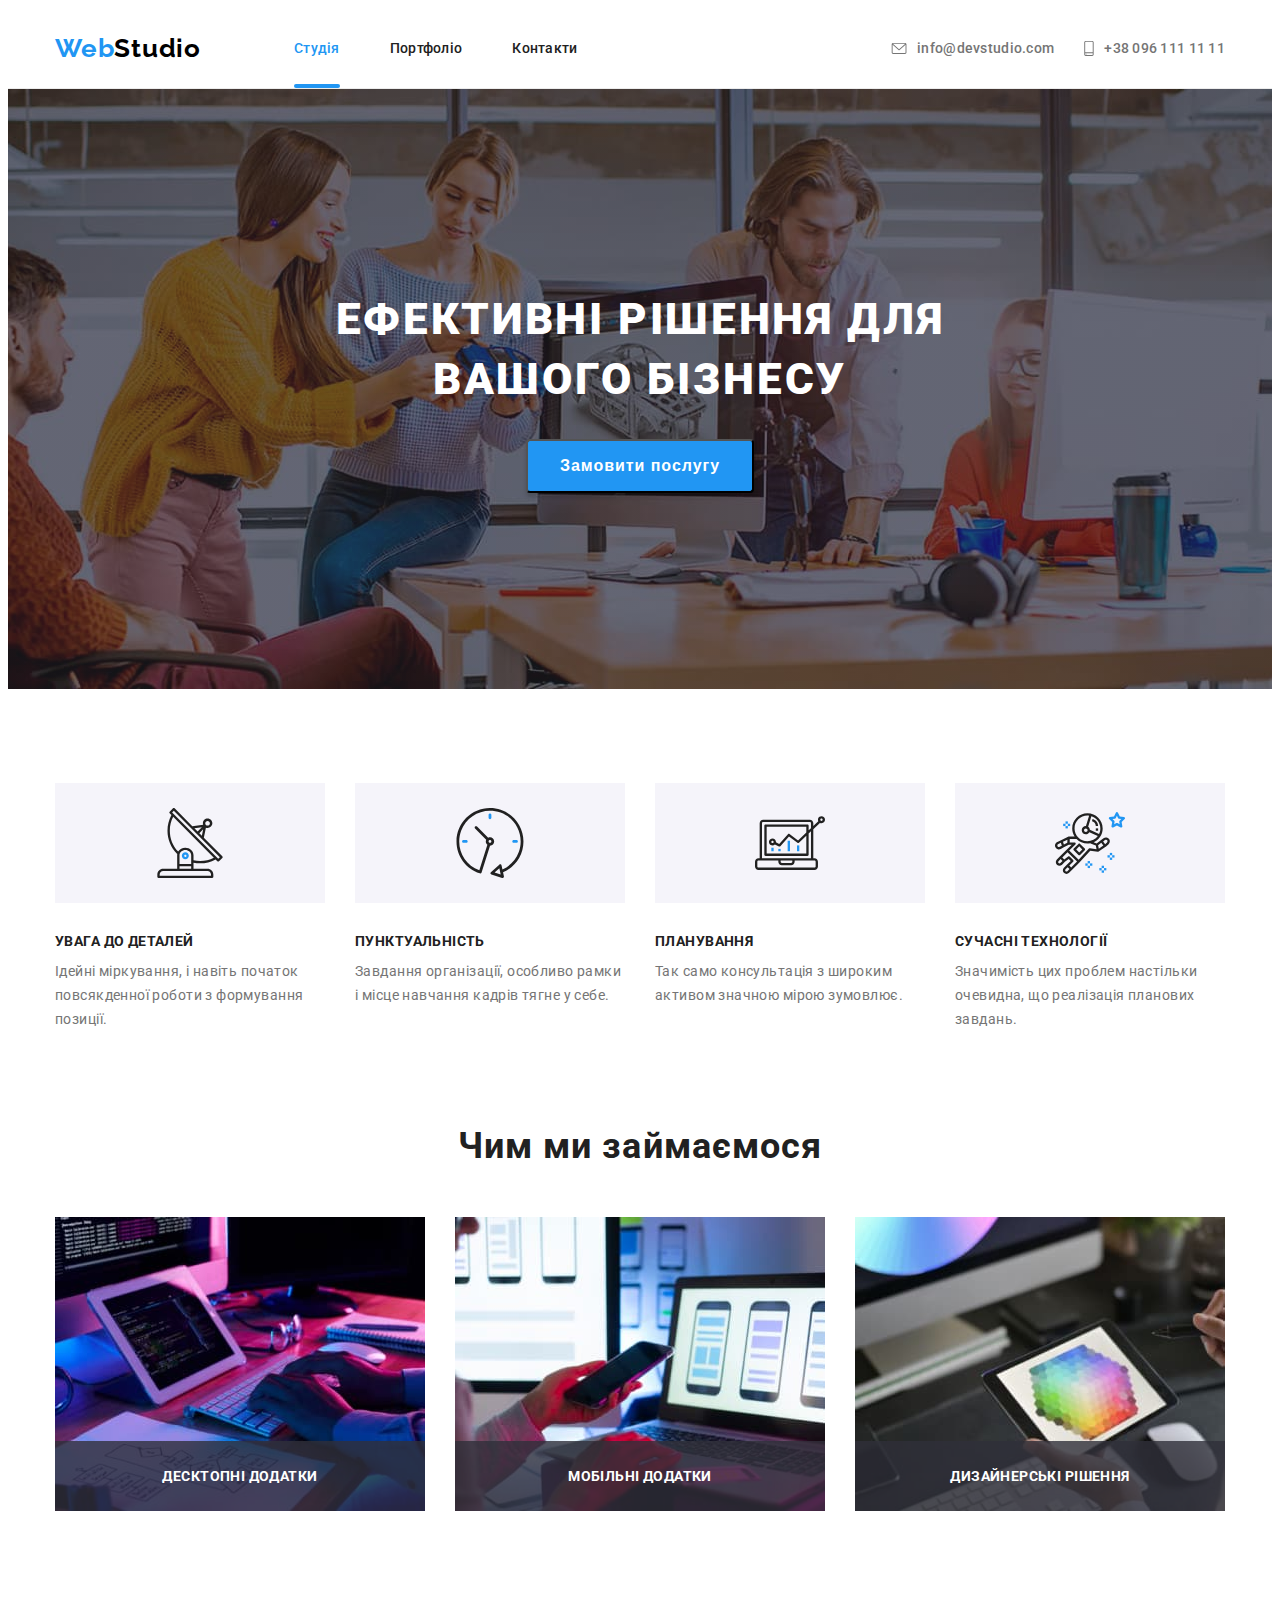
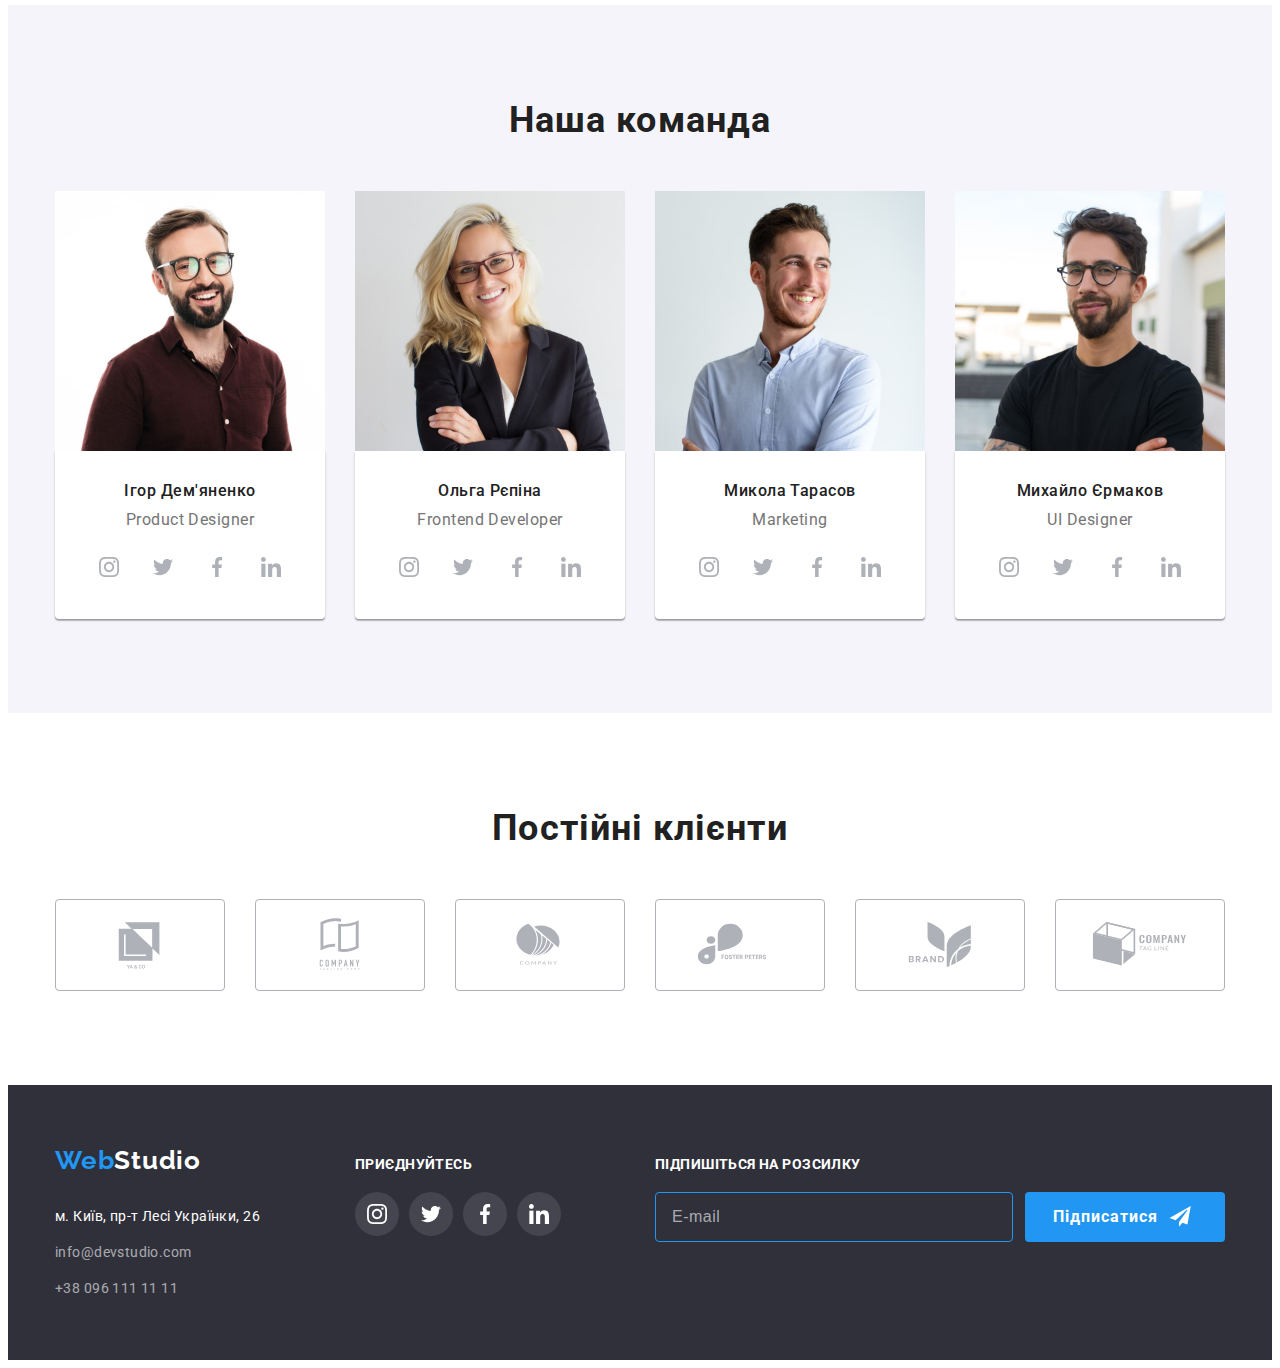
==== index.html @ 8259f085 "Homework 7" ====
<!DOCTYPE html>
<html lang="uk">
  <head>
    <meta charset="UTF-8" />
    <meta http-equiv="X-UA-Compatible" content="IE=edge" />
    <meta name="viewport" content="width=device-width, initial-scale=1.0" />
    <title>Web Studio</title>

    <link rel="preconnect" href="https://fonts.googleapis.com" />
    <link rel="preconnect" href="https://fonts.gstatic.com" crossorigin />
    <link
      href="https://fonts.googleapis.com/css2?family=Raleway:wght@700&family=Roboto:wght@400;500;700;900&display=swap"
      rel="stylesheet"
    />
    <link
      rel="stylesheet"
      href="https://cdnjs.cloudflare.com/ajax/libs/modern-normalize/1.1.0/modern-normalize.min.css"
      integrity="sha512-wpPYUAdjBVSE4KJnH1VR1HeZfpl1ub8YT/NKx4PuQ5NmX2tKuGu6U/JRp5y+Y8XG2tV+wKQpNHVUX03MfMFn9Q=="
      crossorigin="anonymous"
      referrerpolicy="no-referrer"
    />
    <link rel="stylesheet" href="./css/styles.css" />
  </head>
  <body>
    <!-- Header -->

    <header class="page-header">
      <div class="container main-nav">
        <a href="./index.html" class="logo"
          ><span class="logo-brand">Web</span>Studio</a
        >

        <ul class="site-nav">
          <li class="item">
            <a href="./index.html" class="link current">Студія</a>
          </li>
          <li class="item">
            <a href="./portofolio.html" class="link">Портфоліо</a>
          </li>
          <li class="item"><a href="#" class="link">Контакти</a></li>
        </ul>

        <ul class="contact-nav">
          <li class="item-mail">
            <a href="mailto:info@devstudio.com" class="link mail"
              ><svg class="decor" width="16" height="12">
                <use href="./images/sprite.svg#envelope"></use></svg
              >info@devstudio.com</a
            >
          </li>
          <li class="item-phone">
            <a href="tel:+380961111111" class="link phone"
              ><svg class="decor" width="10" height="16">
                <use href="./images/sprite.svg#smartphone"></use></svg
              >+38 096 111 11 11</a
            >
          </li>
        </ul>
      </div>
    </header>

    <!-- main -->
    <main>
      <!-- Hero section-->
      <section class="hero-section">
        <div class="container">
          <h1 class="hero-title">Ефективні рішення для вашого бізнесу</h1>
          <button type="button" class="button" data-modal-open>
            Замовити послугу
          </button>
        </div>
      </section>

      <!-- Our features -->

      <section class="feature-section">
        <div class="container">
          <h2 class="visually-hidden">Наші особливості</h2>
          <ul class="feature-list list">
            <li class="feature-item icon-antenna">
              <div class="picture">
                <svg width="70" height="70">
                  <use href="./images/sprite.svg#icon-antenna1"></use>
                </svg>
              </div>
              <h3 class="title">УВАГА ДО ДЕТАЛЕЙ</h3>
              <p class="descr">
                Ідейні міркування, і навіть початок повсякденної роботи з
                формування позиції.
              </p>
            </li>
            <li class="feature-item icon-clock">
              <div class="picture">
                <svg width="70" height="70">
                  <use href="./images/sprite.svg#icon-clock1"></use>
                </svg>
              </div>
              <h3 class="title">ПУНКТУАЛЬНІСТЬ</h3>
              <p class="descr">
                Завдання організації, особливо рамки і місце навчання кадрів
                тягне у себе.
              </p>
            </li>
            <li class="feature-item icon-diagramm">
              <div class="picture">
                <svg width="70" height="70">
                  <use href="./images/sprite.svg#icon-diagram1"></use>
                </svg>
              </div>
              <h3 class="title">ПЛАНУВАННЯ</h3>
              <p class="descr">
                Так само консультація з широким активом значною мірою зумовлює.
              </p>
            </li>
            <li class="feature-item icon-astonaut">
              <div class="picture">
                <svg width="70" height="70">
                  <use href="./images/sprite.svg#icon-astronaut1"></use>
                </svg>
              </div>
              <h3 class="title">СУЧАСНІ ТЕХНОЛОГІЇ</h3>
              <p class="descr">
                Значимість цих проблем настільки очевидна, що реалізація
                планових завдань.
              </p>
            </li>
          </ul>
        </div>
      </section>

      <!-- What we do -->
      <section class="section-work">
        <div class="container work">
          <h2 class="section-title">Чим ми займаємося</h2>
          <ul class="work-list">
            <li class="work-item">
              <img
                src="./images/Works/work-place.jpg"
                width="370"
                class="photo"
                alt="Поверхня робочого столу з відкритим ноутбуком та робочими матеріалами"
              />
              <div class="descr-position first">
                <p class="descr-position-text">Десктопні додатки</p>
              </div>
            </li>
            <li class="work-item">
              <img
                src="./images/Works/mobil-project.jpg"
                width="370"
                class="photo"
                alt="Відкритий ноутбук з варіантами розмітки екранів телефонів"
              />
              <div class="descr-position second">
                <p class="descr-position-text">Мобільні додатки</p>
              </div>
            </li>
            <li class="work-item">
              <img
                src="./images/Works/planshet-project.jpg"
                width="370"
                class="photo"
                alt="Планшет з палітрою кольорів"
              />
              <div class="descr-position third">
                <p class="descr-position-text">Дизайнерські рішення</p>
              </div>
            </li>
          </ul>
        </div>
      </section>
      <!-- Our team -->
      <section class="section-team">
        <div class="container">
          <h2 class="section-title team">Наша команда</h2>
          <ul class="team-list">
            <li class="card-team">
              <img
                src="./images/Team/IgorDem.jpg"
                width="270"
                class="photo"
                alt="Фото Ігоря Демяненко"
              />
              <div class="card-team-descr">
                <h3 class="title-team">Ігор Дем'яненко</h3>
                <p class="descr-team" lang="en">Product Designer</p>
                <ul class="social-list list">
                  <li class="social-list-item">
                    <a class="social-list-link" href="">
                      <svg class="social-list-icon" width="20" height="20">
                        <use href="./images/sprite.svg#instagram"></use>
                      </svg>
                    </a>
                  </li>
                  <li class="social-list-item">
                    <a class="social-list-link" href="">
                      <svg class="social-list-icon" width="20" height="20">
                        <use href="./images/sprite.svg#twitter"></use>
                      </svg>
                    </a>
                  </li>
                  <li class="social-list-item">
                    <a class="social-list-link" href="">
                      <svg class="social-list-icon" width="20" height="20">
                        <use href="./images/sprite.svg#facebook"></use>
                      </svg>
                    </a>
                  </li>
                  <li class="social-list-item">
                    <a class="social-list-link" href="">
                      <svg class="social-list-icon" width="20" height="20">
                        <use href="./images/sprite.svg#linkedin"></use>
                      </svg>
                    </a>
                  </li>
                </ul>
              </div>
            </li>
            <li class="card-team">
              <img
                src="./images/Team/OlhaRep.jpg"
                width="270"
                class="photo"
                alt="Фото Ольги Рєпіної"
              />
              <div class="card-team-descr">
                <h3 class="title-team">Ольга Рєпіна</h3>
                <p class="descr-team" lang="en">Frontend Developer</p>
                <ul class="social-list list">
                  <li class="social-list-item">
                    <a class="social-list-link" href="">
                      <svg class="social-list-icon" width="20" height="20">
                        <use href="./images/sprite.svg#instagram"></use>
                      </svg>
                    </a>
                  </li>
                  <li class="social-list-item">
                    <a class="social-list-link" href="">
                      <svg class="social-list-icon" width="20" height="20">
                        <use href="./images/sprite.svg#twitter"></use>
                      </svg>
                    </a>
                  </li>
                  <li class="social-list-item">
                    <a class="social-list-link" href="">
                      <svg class="social-list-icon" width="20" height="20">
                        <use href="./images/sprite.svg#facebook"></use>
                      </svg>
                    </a>
                  </li>
                  <li class="social-list-item">
                    <a class="social-list-link" href="">
                      <svg class="social-list-icon" width="20" height="20">
                        <use href="./images/sprite.svg#linkedin"></use>
                      </svg>
                    </a>
                  </li>
                </ul>
              </div>
            </li>
            <li class="card-team">
              <img
                src="./images/Team/MycolaTar.jpg"
                width="270"
                class="photo"
                alt="Фото Миколи Тарасова"
              />
              <div class="card-team-descr">
                <h3 class="title-team">Микола Тарасов</h3>
                <p class="descr-team" lang="en">Marketing</p>
                <ul class="social-list list">
                  <li class="social-list-item">
                    <a class="social-list-link" href="">
                      <svg class="social-list-icon" width="20" height="20">
                        <use href="./images/sprite.svg#instagram"></use>
                      </svg>
                    </a>
                  </li>
                  <li class="social-list-item">
                    <a class="social-list-link" href="">
                      <svg class="social-list-icon" width="20" height="20">
                        <use href="./images/sprite.svg#twitter"></use>
                      </svg>
                    </a>
                  </li>
                  <li class="social-list-item">
                    <a class="social-list-link" href="">
                      <svg class="social-list-icon" width="20" height="20">
                        <use href="./images/sprite.svg#facebook"></use>
                      </svg>
                    </a>
                  </li>
                  <li class="social-list-item">
                    <a class="social-list-link" href="">
                      <svg class="social-list-icon" width="20" height="20">
                        <use href="./images/sprite.svg#linkedin"></use>
                      </svg>
                    </a>
                  </li>
                </ul>
              </div>
            </li>
            <li class="card-team">
              <img
                src="./images/Team/MychailoErm.jpg"
                width="270"
                class="photo"
                alt="Фото Михайла Єрмакова"
              />
              <div class="card-team-descr">
                <h3 class="title-team">Михайло Єрмаков</h3>
                <p class="descr-team" lang="en">UI Designer</p>
                <ul class="social-list list">
                  <li class="social-list-item">
                    <a class="social-list-link" href="">
                      <svg class="social-list-icon" width="20" height="20">
                        <use href="./images/sprite.svg#instagram"></use>
                      </svg>
                    </a>
                  </li>
                  <li class="social-list-item">
                    <a class="social-list-link" href="">
                      <svg class="social-list-icon" width="20" height="20">
                        <use href="./images/sprite.svg#twitter"></use>
                      </svg>
                    </a>
                  </li>
                  <li class="social-list-item">
                    <a class="social-list-link" href="">
                      <svg class="social-list-icon" width="20" height="20">
                        <use href="./images/sprite.svg#facebook"></use>
                      </svg>
                    </a>
                  </li>
                  <li class="social-list-item">
                    <a class="social-list-link" href="">
                      <svg class="social-list-icon" width="20" height="20">
                        <use href="./images/sprite.svg#linkedin"></use>
                      </svg>
                    </a>
                  </li>
                </ul>
              </div>
            </li>
          </ul>
        </div>
      </section>

      <!-- OUR clients -->

      <section class="clients">
        <div class="container-clients">
          <h2 class="section-title">Постійні клієнти</h2>
          <ul class="clients-list">
            <li class="clients-link-list">
              <a class="client-list-icon" href="">
                <svg class="client-icon" width="106" height="60">
                  <use href="./images/sprite.svg#client1"></use>
                </svg>
              </a>
            </li>
            <li class="clients-link-list">
              <a class="client-list-icon link" href="">
                <svg class="client-icon" width="106" height="60">
                  <use href="./images/sprite.svg#client2"></use>
                </svg>
              </a>
            </li>
            <li class="clients-link-list">
              <a class="client-list-icon" href="">
                <svg class="client-icon" width="106" height="60">
                  <use href="./images/sprite.svg#client3"></use>
                </svg>
              </a>
            </li>
            <li class="clients-link-list">
              <a class="client-list-icon" href="">
                <svg class="client-icon" width="106" height="60">
                  <use href="./images/sprite.svg#client4"></use>
                </svg>
              </a>
            </li>
            <li class="clients-link-list">
              <a class="client-list-icon" href="">
                <svg class="client-icon" width="106" height="60">
                  <use href="./images/sprite.svg#client5"></use>
                </svg>
              </a>
            </li>
            <li class="clients-link-list">
              <a class="client-list-icon" href="">
                <svg class="client-icon" width="106" height="60">
                  <use href="./images/sprite.svg#client6"></use>
                </svg>
              </a>
            </li>
          </ul>
        </div>
      </section>
    </main>
    <!-- Footer -->
    <footer class="footer">
      <div class="container">
        <div class="address">
          <a href="./index.html" class="logo"
            ><span class="logo-brand">Web</span
            ><span class="logo-white">Studio</span></a
          >
          <address class="address-link">
            <p>м. Київ, пр-т Лесі Українки, 26</p>
            <ul class="footer-nav link">
              <li class="item">
                <a href="mailto:info@devstudio.com" class="link"
                  >info@devstudio.com</a
                >
              </li>
              <li class="item">
                <a href="tel:+380961111111" class="link">+38 096 111 11 11</a>
              </li>
            </ul>
          </address>
        </div>

        <!-- Social link -->
        <div class="container-link">
          <h3 class="social-link-title">приєднуйтесь</h3>
          <ul class="social-list-footer list">
            <li class="social-list-item">
              <a class="social-list-link-footer" href="">
                <svg class="social-list-icon" width="20" height="20">
                  <use href="./images/sprite.svg#instagram"></use>
                </svg>
              </a>
            </li>
            <li class="social-list-item">
              <a class="social-list-link-footer" href="">
                <svg class="social-list-icon" width="20" height="20">
                  <use href="./images/sprite.svg#twitter"></use>
                </svg>
              </a>
            </li>
            <li class="social-list-item">
              <a class="social-list-link-footer" href="">
                <svg class="social-list-icon" width="20" height="20">
                  <use href="./images/sprite.svg#facebook"></use>
                </svg>
              </a>
            </li>
            <li class="social-list-item">
              <a class="social-list-link-footer" href="">
                <svg class="social-list-icon" width="20" height="20">
                  <use href="./images/sprite.svg#linkedin"></use>
                </svg>
              </a>
            </li>
          </ul>
        </div>

        <!-- Форма Підписатися -->
        <div class="container-submit">
          <h3 class="social-link-title">Підпишіться на розсилку</h3>

          <form class="footer-form" autocomplete="off">
            <!-- <div class="form-fild-submit"> -->
            <label class="form-fild-submit">
              <input
                type="email"
                name="user-mail"
                class="form-input"
                placeholder="E-mail"
                autocomplete="on"
                autofocus
              />
            </label>

            <button type="submit" class="submit">
              Підписатися
              <svg class="submit-image" width="24" height="24">
                <use href="./images/sprite.svg#icon-send"></use>
              </svg>
            </button>
            <!-- </div> -->
          </form>
        </div>
      </div>
    </footer>

    <!-- Модальне вікно -->

    <!-- <button data-modal-open>Замовити послугу</button> вона в секції Герой-->
    <div class="backdrop is-hidden" data-modal>
      <div class="modal">
        <button type="button" class="modal-close-btn" data-modal-close>
          <svg class="modal-close-image" width="18" height="18">
            <use href="./images/sprite.svg#icon-close-18dp"></use>
          </svg>
        </button>

        <p class="modal-title">Залиште свої дані, ми вам передзвонимо</p>

        <!-- Сама форма -->

        <form class="modal-contact-form" autocomplete="off">
          <label class="form-label">
            <span class="modal-label-name">Ім'я</span>
            <span class="input-wrapper">
              <input class="form-input" type="text" name="user-name" required />
              <svg class="input-form-icon" width="18" height="18">
                <use href="./images/sprite.svg#icon-person"></use>
              </svg>
            </span>
          </label>

          <!-- <label for="name" class="form-label">Ім'я</label>
            <input
              type="text"
              class="form-input"
              name="user-name"
              id="name"
              placeholder=" "
              required
              pattern="^[a-zA-Z]+\s[a-zA-Z]+$"
            /> -->

          <label class="form-label">
            <span class="modal-label-name">Телефон</span>
            <span class="input-wrapper">
              <input class="form-input" type="tel" name="useer-tel" required />
              <svg class="input-form-icon" width="18" height="18">
                <use href="./images/sprite.svg#icon-phone"></use>
              </svg>
            </span>
          </label>

        
            <!-- <label for="tel" class="form-label">Телефон</label>
            <input
              type="tel"
              class="form-input"
              name="useer-tel"
              id="tel"
              placeholder=" "
              required
            />  -->


          <label class="form-label">
            <span class="modal-label-name">Пошта</span>
            <span class="input-wrapper">
              <input
                class="form-input"
                type="email"
                name="user-email"
                required
              />
              <svg class="input-form-icon" width="18" height="18">
                <use href="./images/sprite.svg#icon-email"></use>
              </svg>
            </span>
          </label>

          <!-- <div class="form-fild">
            <label for="email" class="form-label">Пошта</label>
            <input
              type="email"
              class="form-input"
              name="user-email"
              id="email"
              placeholder=" "
              required
            />
            <svg class="form-icon" width="18" height="18">
              <use href="./images/sprite.svg#icon-email"></use>
            </svg>
          </div> -->

          <!-- Comments area -->

          <label class="form-label">
            <span class="modal-label-name">Коментар</span>

            <textarea
              class="comment-field"
              name="customer-comment"
              placeholder="Введіть текст"
            ></textarea>
          </label>

          <!--Policy checkbox -->
          <div class="checkbox-form-fild">
            <input
              class="checkbox-contact-form visually-hidden"
              type="checkbox"
              id="checkbox"
              name="accept-policy"
              value="agree"
              required
            />
            <svg class="checkbox-icon">
              <use href="./images/sprite.svg#icon-Vector-1" width="16" height="15"></use>
             </svg>
          
            <label for="checkbox" class="checkbox-conact-discr"
              >Погоджуюся з розсилкою та приймаю&nbsp; 
              <a href="" class="label-policy">Умови договору</a></label
            >
          </div>

          <button type="submit" class="submit-order">Відправити</button>
        </form>
      </div>
    </div>
    <script src="./js/modal.js"></script>
  </body>
</html>
---- css/styles.css ----
html {
  box-sizing: border-box;
}

*,
*::before,
*::after {
  box-sizing: inherit;
}

:root {
  --brand-color: #2196f3;
  --brand-btn-color: #188ce8;
  --text-color-main: #212121;
  --text-color-gray: #757575;
  --black: #000000;
  --white: #ffffff;
  --background-color: #2f303a;
  --background-color-light: #f5f4fa;
  --background-color-hero: #c4c4c4;
  --border-color: #eeeeee;
  --icon-color: #afb1b8;
}
:root {
  --timing-function: cubic-bezier(0.4, 0, 0.2, 1);
}
body {
  font-family: "Roboto", sans-serif;
  background-color: var(--white);
  color: var(--text-color-main);
}
p {
  margin: 0;
}
a {
  text-decoration: none;
}
.list {
  padding: 0;
  margin: 0;
  list-style: none;
  /* outline: 2px solid tomato; */
}
.container {
  width: 1200px;
  padding-left: 15px;
  padding-right: 15px;
  margin: 0 auto;
  /* outline: 2px solid tomato; */
  /* padding-bottom: 94px; */
}
.section-title {
  color: var(--text-color-main);
}
.no-padding {
  padding-top: 0;
  padding-bottom: 0;
}
/* ul {
  padding: 0;
  margin: 0;
  list-style: none;
 
} */
/* важно УБРАТЬ ТОЧКИ */
/* ul {
    list-style: none;
} */

/* HEADER */
.page-header {
  border-bottom: 1px solid #ececec;
}
.main-nav {
  display: flex;
  align-items: center;
  /* вирівняє вдоль пеперечної осі */
  /* justify-content: space-between; */
}
.container.main-nav {
  padding-bottom: 0;
  /* border-bottom: 1px solid #ececec; */
}

.logo {
  text-decoration: none;
  color: var(--black);
  font-family: "Raleway";
  font-weight: 700;
  font-size: 26px;
  line-height: calc(31 / 26);
  letter-spacing: 0.03em;
  /* margin-left: 215px; */
  /* margin-right: 93px; */
  transition: color 250ms var(--timing-function);
}
.logo-brand {
  color: var(--brand-color);
  transition: color 250ms var(--timing-function);
}
.logo:hover {
  color: var(--text-color-gray);
}
.logo-brand:hover {
  color: var(--text-color-gray);
}
/* UL-Site nav */
.site-nav {
  display: flex;
  padding: 0;
  margin: 0;
  margin-left: 93px;
  list-style: none;
}
/* li */
.site-nav .item:not(:last-child) {
  /* outline: 2px solid teal; */
  margin-right: 50px;
}
/* Селектор сусіда приміниться до всіх кроме першого */
/* .site-nav .item + .item {
 background-color: yellowgreen;
 margin-left: 50px;
} */

/* .site-nav .item:last-child {
  margin-right: 0; - IT WORKS!!!
} */
/* a */
.link {
  /* margin-top: 9px; */
  font-size: 14px;
  line-height: calc(24 / 14);
  letter-spacing: 0.03em;
  color: rgba(255, 255, 255, 0.6);
  text-decoration: none;
}
.site-nav .link {
  /* margin-right: 50px; - це неправильно задані відступи!!!!  */
  display: block;
  padding: 0;
  padding-top: 32px;
  padding-bottom: 32px;

  color: var(--text-color-main);

  text-decoration: none;
  font-weight: 500;
  font-size: 14px;
  line-height: calc(16 / 14);
  letter-spacing: 0.02em;

  transition: color 250ms var(--timing-function);
}
.site-nav .link:hover,
.site-nav .link:focus {
  color: var(--brand-color);
}
.site-nav .link.current {
  color: var(--brand-color);
}
.contact-nav {
  display: flex;
  flex-wrap: wrap;
  align-items: center;
  margin-top: 0;
  margin-bottom: 0;
  margin-right: 0;
  margin-left: auto;
  padding-left: 0;
  list-style: none;
}
/* .contact-nav .item {
  outline: 2px dashed yellowgreen;
} */
.contact-nav .item + .item {
  margin-left: 50px;
}
/* .contact-nav .item-phone {
  margin-left: 50px;
} */
li.item {
  margin-top: 0;
}
.contact-nav .link {
  display: block;
  padding-top: 32px;
  padding-bottom: 32px;

  text-decoration: none;
  color: var(--text-color-gray);
  font-weight: 500;
  font-size: 14px;
  line-height: calc(16 / 14);
  letter-spacing: 0.02em;

  transition: color 250ms var(--timing-function);
}
.contact-nav .link:hover,
.contact-nav .link:focus {
  color: var(--brand-color);
}
/* p */
.decor {
  /* display: flex;
  align-items: center;
  justify-content: center;
  background-color: var(--background-color-light); */
  margin-right: 10px;
  fill: currentColor;
}
/* li */
.item-mail {
  display: flex;
  margin-right: 30px;
}
.item-phone {
  display: flex;
}
/* .decor:hover, .decor:focus {
  fill: var(--brand-color);
} */

.link.mail,
.link.phone {
  display: flex;
  align-items: center;
}
/* Підкреслення під час ховеру */
.link.current {
  position: relative;
}
.link.current::after {
  content: "";
  position: absolute;

  left: 0;
  bottom: 0;

  display: block;
  width: 100%;
  height: 4px;
  background-color: var(--brand-color);
  border-radius: 2px;

  opacity: 1;
  transition: opacity 1000ms var(--timing-function);
}
/* .link.current:hover::after {
  opacity: 1;
} */
/* .item-mail .link::before {
  content: "";
  display: inline-flex;
  height: 12px;
  width: 16px;
  /* outline: 2px dashed yellowgreen; */
/* background-position: center;
  background-image: url(../images/sprite.svg#envelope);
  background-repeat: no-repeat;
  margin-right: 10px;
  fill: var(--text-color-gray);
  background-color: red;
  flex-shrink: 0; 
} */

/* .card-team::after {
  content: '';
  display: inline-flex;
  width: 206px;
  height: 44px;
  margin: 16px 32px 30px 32px;
  outline: 2px dashed yellowgreen;

  background-color: var(--background-color-light);
  background-repeat: no-repeat;
  
  background-image: url(../images/icons/smartphone.svg),
  url(../images/icons/envelope\(hover\).svg); 
  background-position: left 0,  right 190px, 
  center;
  background-size: contain;
  margin-bottom: 30px;
 } */

/* Hero */
.hero-section {
  padding-top: 200px;
  padding-bottom: 200px;

  text-align: center;

  max-width: 1600px;
  height: 600px;
  margin-right: auto;
  margin-left: auto;
  background-color: var(--background-color-hero);
  background-color: rgba(47, 48, 58, 0.4);
  background-image: linear-gradient(
      rgba(47, 48, 58, 0.4),
      rgba(47, 48, 58, 0.4)
    ),
    url("../images/hero.jpg");
  background-repeat: no-repeat;
  background-position: center;
  background-size: cover;

  /* text-align: center; */
  /* выставит все елементы по центру */
}
.hero-section .container {
  padding-bottom: 0;
}

.hero-title {
  margin-top: 0;
  margin-bottom: 30px;
  margin-left: auto;
  margin-right: auto;
  width: 696px;

  font-weight: 900;
  font-size: 44px;
  line-height: calc(60 / 44);
  text-align: center;
  letter-spacing: 0.06em;
  text-transform: uppercase;
  color: var(--white);
}

/* Button */
.button {
  display: inline-block;
  align-items: center;
  text-align: center;

  padding: 10px 32px;

  font-weight: 700;
  font-size: 16px;
  line-height: calc(30 / 16);
  letter-spacing: 0.06em;

  background-color: var(--brand-color);
  color: var(--white);
  box-shadow: 0px 4px 4px rgba(0, 0, 0, 0.15);
  border-radius: 4px;
  /* min-width: 216; можно задавать, чтобы тект не вылазил за границы кнопок */

  transition: color 250ms var(--timing-function);
}
.button:hover,
.button:focus {
  background-color: var(--white);
  color: var(--brand-color);
}

/* Sections */

/* Our FEATURES */
.feature-section {
  padding-top: 94px;
  padding-bottom: 94px;
}
.feature-section .container {
  padding-bottom: 0;
}
.visually-hidden {
  position: absolute;
  white-space: nowrap;
  width: 1px;
  height: 1px;
  overflow: hidden;
  border: 0;
  padding: 0;
  clip: rect(0 0 0 0);
  clip-path: inset(50%);
  margin: -1px;
}
.picture {
  display: flex;
  width: 270px;
  height: 120px;
  align-items: center;
  justify-content: center;
  background-color: var(--background-color-light);
  margin-bottom: 30px;
}
.feature-list {
  display: flex;
  flex-wrap: wrap;
  /* padding-top: 94px; */
}
.feature-item {
  width: 270px;
  margin-right: 30px;
}
.feature-item:nth-child(4) {
  margin-right: 0;
}
/* .feature-item::before {
  display: block;
  content: '';
  /* width: 270px; */
/* height: 120px;
  background-color: var(--background-color-light);
  background-repeat: no-repeat;
  background-position: center; */
/* background-size: cover; */
/* margin-bottom: 30px;
} */

/* .feature-item:nth-child(1)::before {
  background-image: url(../images/icons/feature-icons/antenna1.svg); 
}
.feature-item:nth-child(2)::before {
  background-image: url(../images/icons/feature-icons/clock1.svg);
} */
/* .feature-item:nth-child(3)::before {
background-image: url(../images/icons/feature-icons/diagram1.svg);
} */
/* .feature-item:nth-child(4)::before {
background-image: url(../images/icons/feature-icons/astronaut1.svg);
} */
/* .icon-diagramm::before {
  background-image: url(../images/icons/feature-icons/diagram1.svg);
}
.icon-astonaut::before {
  background-image: url(../images/icons/feature-icons/astronaut1.svg);
}
.feature-list .feature-item:not(:last-child) {
  margin-right: 30px;
} */
/* .site-nav .item:not(:last-child) {
  margin-right: 50px; */
/* .feature-section {
  display: flex; */
/* flex-wrap: wrap; */
/* padding-top: 94px;
} */
.title {
  margin-top: 0;
  margin-bottom: 10px;
  font-weight: 700;
  font-size: 14px;
  line-height: calc(16 / 14);
  letter-spacing: 0.03em;
  text-transform: uppercase;
}
.descr {
  margin-top: 0;
  margin-bottom: 0;
  color: var(--text-color-gray);
  font-size: 14px;
  line-height: calc(24 / 14);
  letter-spacing: 0.03em;
}

/* what we do */
.section-work {
  padding-bottom: 94px;
}
.section-work .container {
  padding-bottom: 0;
}
.section-title {
  margin-top: 0;
  margin-bottom: 50px;
  font-weight: 700;
  font-size: 36px;
  line-height: calc(42 / 36);
  text-align: center;
  letter-spacing: 0.03em;
}
.work-list {
  margin-top: 0;
  margin-bottom: 0;
}
.work-item {
  position: relative;

  display: block;
  margin-right: 30px;
}
.work-item:last-child {
  margin-right: 0;
}
/* .work-item::after {
  content: "";
  position: absolute;

  display: block;
  width: 100%;
  height: 70px;
  background-color: rgba(47, 48, 58, 0.8);

  left: 0;
  bottom: 0;
} */
.descr-position {
  position: absolute;

  display: inline-block;
  width: 100%;
  height: 70px;
  background-color: rgba(47, 48, 58, 0.8);

  left: 0;
  bottom: 0;
  /* flex-wrap: wrap; */
  /* text-align: center;
  justify-content:center; */
  /* align-items: center;
  position: absolute; */
  /* left: 107px; */
  /* bottom: 0; */
  z-index: 3;
}
/* .descr-position.first {
  left: 107px;
}
.descr-position.second {
  left: 113px;
}
.descr-position.third {
  left: 95px;
} */

.descr-position-text {
  /* padding: 27px 0; */

  margin-top: 27px;
  margin-bottom: 27px;
  margin-left: auto;
  margin-right: auto;

  font-weight: 700;
  font-size: 14px;
  line-height: calc(16 / 14);
  text-align: center;
  letter-spacing: 0.03em;
  text-transform: uppercase;
  color: var(--white);
}
.descr-position-text:nth-child(2) {
  margin: 27px 113px;
}
.descr-position-text:nth-child(3) {
  margin: 27px 95px;
}

.photo {
  display: block;
}

/* Our team */
.section-team {
  /* display: flex; */
  padding-top: 94px;
  padding-bottom: 94px;
  background-color: var(--background-color-light);
}

.section-title.team {
  margin-bottom: 50px;
}

.team-list {
  display: flex;
  flex-wrap: wrap;
  margin-top: 0;
  margin-bottom: 0;
  list-style: none;
  padding-left: 0;
}
.card-team {
  width: 270;
  /* width: calc((100%-60px) / 3); */
  /* background-color: tomato; */
  margin-right: 30px;
  margin-bottom: 0;

  padding: 0;
  /* filter: drop-shadow(0px 4px 4px rgba(0, 0, 0, 0.25)); */
}
.card-team:nth-child(4n) {
  margin-right: 0;
}

.title-team {
  margin-bottom: 0;
  margin-top: 0;
  font-weight: 500;
  font-size: 16px;
  line-height: calc(19 / 16);
  text-align: center;
  letter-spacing: 0.03em;
}
.descr-team {
  /* padding-top: 0;
  padding-bottom: 0; - їх у параграфа немає*/
  margin-top: 10px;
  margin-bottom: 0;
  color: var(--text-color-gray);
  font-size: 16px;
  line-height: calc(19 / 16);
  text-align: center;
  letter-spacing: 0.03em;
  /* filter: drop-shadow(0px 4px 4px rgba(0, 0, 0, 0.25)); */
}

.card-team-descr {
  display: block;
  padding-top: 30px;
  padding-bottom: 30px;
  list-style: none;
  background-color: var(--white);
  box-shadow: 0px 1px 3px rgba(0, 0, 0, 0.12), 0px 1px 1px rgba(0, 0, 0, 0.14),
    0px 2px 1px rgba(0, 0, 0, 0.2);
  border-radius: 0px 0px 4px 4px;
}
/* a */
.social-list-link {
  display: flex;
  align-items: center;
  justify-content: center;
  width: 44px;
  height: 44px;
  border-radius: 50%;

  fill: var(--icon-color);
  /* background-color:pink; */

  transition: fill 250ms var(--timing-function),
    background-color 250ms var(--timing-function);
}
.social-list {
  display: flex;
  justify-content: center;
  margin-top: 16px;
  margin-bottom: 0;
}
.social-list-item {
  margin-right: 10px;

  transition: color 250ms var(--timing-function);
}
.social-list-item:nth-child(4) {
  margin-right: 0;
}
.social-list-link:hover,
.social-list-link:focus {
  fill: var(--white);
  background-color: var(--brand-color);
}

/* <!-- OUR clients --> */
.clients {
  padding-top: 94px;
  padding-bottom: 94px;
}
.container-clients {
  /* margin-left: 215px;
  margin-right: 215px; */
  margin-left: auto;
  margin-right: auto;
  width: 1170px;

  /* ul */
}
.clients-list {
  display: inline-flex;
  flex-direction: row;
  justify-content: space-between;
  margin-bottom: 0;
  margin-top: 0;
  /* margin-left: auto;
  margin-right: auto; */
  padding: 0;
  /* margin-left: auto;
 margin-right: auto; */
  list-style: none;
  /* outline: 1px dashed blueviolet; */
}
.clients-link {
  display: block;
  padding: 0;
  /* border: var(--icon-color);
  border-radius: 3px; */
  /* width: 170px;
height: 92px; */
}
/* a */
.client-list-icon {
  display: flex;
  align-items: center;
  justify-content: center;
  width: 170px;
  height: 92px;
  border: 1px solid #afb1b8;
  border-radius: 4px;
  fill: var(--icon-color);

  transition: fill 250ms var(--timing-function),
    border-color 250ms var(--timing-function);
}
/* li */
.clients-link-list {
  display: flex;
  align-items: center;
  justify-content: space-between;
  /* padding: 10px 32px; */
  /* border: 1px solid #afb1b8;
  border-radius: 4px; - треба до а приміняти */
  margin-right: 30px;
}
.clients-link-list:nth-child(6) {
  margin-right: 0;
}
.client-list-icon:hover,
.client-list-icon:focus {
  fill: var(--brand-color);
  border-color: var(--brand-color);
}

/* svg */
.client-icon {
  display: flex;
  align-items: center;
  justify-content: center;
  margin: 0;
  /* outline: 1px dashed black; */
  /* background-color: #2196f3; */
  /* fill: var(--icon-color); */

  /* transition: fill 250ms var(--timing-function); */
}
.client-icon:nth-child(6) {
  margin-right: 0;
}

/* Footer */
.footer .container {
  display: flex;
  align-items: baseline;
  flex-direction: row;
  justify-content: flex-start;
  /* padding-bottom: 0;
  padding-top: 0; */
}
.container .address {
  display: block;
  margin-top: 0;
  margin-left: 0;
  margin-right: 70px;
  width: 231px;
  /* outline: 1 dashed red; */
}
.footer {
  padding-top: 60px;
  padding-bottom: 60px;
  background-color: var(--background-color);
}
/* .footer .container {
  padding-bottom: 0;
} */
.logo-white {
  color: var(--white);
}
.logo-white:hover {
  color: var(--text-color-gray);
}
.address {
}
.address-link {
  margin-top: 28px;
  margin-bottom: 12;
  color: var(--white);
  font-style: normal;
  font-size: 14px;
  line-height: calc(24 / 14);
  letter-spacing: 0.03em;
  cursor: pointer;
}
/* .address-link {
. margin-top: 28px;
} */
.footer-nav {
  margin-top: 12px;
  margin-bottom: 0;
  padding-top: 0;
  padding-bottom: 0x;
  padding-left: 0;
  list-style: none;
  text-decoration: none;

  transition: color 250ms var(--timing-function);
}
.footer-nav .link:hover,
.footer-nav .link:focus {
  color: var(--brand-color);
}
.footer-nav .item:not(:first-child) {
  margin-top: 12px;
}

/* Social link list */
.container-link {
  display: block;
  width: 206px;
  /* outline: 1px dashed blueviolet; */
  margin-right: 94px;
}
.social-link-title {
  margin-bottom: 20px;
  margin-top: 0;
  margin-left: 0;
  font-weight: 700;
  font-size: 14px;
  line-height: calc(16 / 14);
  letter-spacing: 0.03em;
  text-transform: uppercase;
  color: var(--white);
}
/* .social-link {
  display: flex;
  justify-content: space-between;
  align-content: center;
  width: 206px;
  margin: 0 auto;
  outline: 1px dashed yellowgreen;
} */

/* a */
.social-list-link-footer {
  display: flex;
  align-items: center;
  justify-content: center;
  width: 44px;
  height: 44px;
  border-radius: 50%;
  fill: var(--white);
  background: rgba(255, 255, 255, 0.1);

  transition: fill 250ms var(--timing-function),
    background-color 250ms var(--timing-function);
}
/* UL */
.social-list-footer {
  display: flex;
  justify-content: center;
}
.social-list-item {
  margin-right: 10px;
}
.social-list-item:nth-child(4) {
  margin-right: 0;
}
.social-list-link-footer:hover,
.social-list-link-footer:focus {
  /* fill: var(--white); */
  background-color: var(--brand-color);
}

/* Container SUBMIT */
.container-submit {
  display: block;
  width: 570px;
  
}
.footer-form {
  display: flex;
  justify-content: space-between;
  margin: 0;
}
.form-fild-submit input {
  display: inline-block;
  margin: 0;
  margin-right: 12px;
  width: 358px;
  height: 50px;
  padding: 15px 16px;
  border: 1px solid rgba(255, 255, 255, 0.3);
  border-radius: 4px;
  background-color: var(--background-color);
  color: rgba(255, 255, 255, 0.6);
}

.form-input:hover,
.form-input:focus {
  outline: none;
  border-color: var(--brand-color);
}
.form-fild-submit input::placeholder {
  margin: 12px;
  padding: 0;
  width: 47px;
  font-size: 16px;
  line-height: calc(20 / 16);
  letter-spacing: 0.03em;

  color: rgba(255, 255, 255, 0.6);
}

/* Button */
.submit {
  display: inline-flex;
  align-items: center;
  border: none;
  margin: 0;
  width: 200px;
  padding: 10px 28px 10px 28px;

  font: inherit;
  cursor: pointer;
  font-weight: 700;
  font-size: 16px;
  line-height: calc(30 / 16);
  letter-spacing: 0.06em;

  border-radius: 4px;
  color: var(--white);
  background-color: var(--brand-color);
}
.submit:hover,
.submit:focus {
  box-shadow: 0px 4px 4px rgba(0, 0, 0, 0.25);
}
.submit-image {
  margin-left: 10px;
  fill: var(--white);
}

/* Portpholio */
.portfolio {
  padding-top: 94px;
  padding-bottom: 94px;
}
.container.work {
  /* width: 1230px; */
  padding-left: 15px;
  padding-right: 15px;
  padding-bottom: 0;
  margin-left: auto;
  margin-right: auto;

  /* justify-content: space-between; */
}
.page-nav {
  margin-top: 0;
  margin-bottom: 0;
}
.button-secondary {
  display: inline-block;
  text-align: center;
  padding: 6px 22px;
  text-decoration: none;
  font-weight: 500;
  font-size: 16px;
  line-height: calc(26 / 16);
  letter-spacing: 0.03em;
  cursor: pointer;

  border-radius: 4px;
  border: none;

  color: var(--text-color-main);
  background-color: var(--background-color-light);

  /* border: 2px solid transparent; - прозрачная рамка если нужно */
  transition: color 250ms var(--timing-function),
    background-color 250ms var(--timing-function),
    box-shadow 250ms var(--timing-function);
}
.button-secondary:hover,
.button-secondary:focus {
  background-color: var(--brand-color);
  color: var(--white);
  box-shadow: 0px 4px 4px rgba(0, 0, 0, 0.25);
}
/* Our work */

a {
  text-decoration: none;
}

/* Navigation by page  */
.page-nav {
  display: block;
  display: flex;
  justify-content: center;
  /* padding-top: 94px; */
  padding-left: 0;
  margin-bottom: 50px;
  list-style: none;
}

.nav-btn {
  margin-right: 8px;
}
.nav-btn:last-child {
  margin-right: 0;
}

/* Work cards list */
.work-list {
  display: flex;
  flex-wrap: wrap;
  list-style: none;

  padding-left: 0;
  padding-right: 0;
  /* justify-content: space-between; */
}
/* div*/
.product-thumb {
  display: block;
  width: 370px;
  /* overley */
  position: relative;
  overflow: hidden;
}
.product-overlay {
  /* content: '';
  display: inline-block; */

  position: absolute;
  left: 0;
  bottom: 0;
  width: 100%;
  height: 100%;
  background-color: rgba(33, 150, 243, 0.9);

  transform: translateY(100%);
  /* transform: scale(0.5); */
  transition: transform 250ms var(--timing-function);

  opacity: 0;
}
.work-item-card:hover .product-overlay {
  transform: translateY(0);
  /* transform: scale(1); */
  opacity: 1;
}
.product-overlay-descr {
  margin: 63px 24px;
  font-size: 18px;
  line-height: calc(28 / 18);
  letter-spacing: 0.03em;
  color: var(--white);
}
/* a */
.work-item-card {
  display: block;

  transition: box-shadow 250ms var(--timing-function);
}
.work-item-card:hover,
.work-item-card:focus {
  /* .work-item >.work-item-card:focus { */
  box-shadow: 0px 4px 4px rgba(0, 0, 0, 0.25);
}

/* li */
.work-item-portfolio {
  width: 370px;
  /* width: calc((100%-60px) / 3); */
  /* background-color: tomato; */
  margin-right: 30px;
  margin-bottom: 30px;
}
.work-item-portfolio:nth-child(3n) {
  margin-right: 0;
}
.work-item-portfolio:nth-last-child(-n + 3) {
  margin-bottom: 0;
}
/* Альтернативній варіант */
/* .work-item:not(:nth-child(3n)) {
  margin-right: 30px;
} */
/* .work-item:not(:nth-last-child(-n + 3)) {
  margin-bottom: 0;
} */

.title-work {
  margin-top: 0;
  margin-bottom: 0;
  font-weight: 700;
  font-size: 18px;
  line-height: calc(36 / 18);
  letter-spacing: 0.06em;
  color: var(--text-color-main);
}
.descr-work {
  margin-top: 4px;

  font-size: 16px;
  line-height: calc(30 / 16);
  letter-spacing: 0.03em;
  color: var(--text-color-gray);
}
.work-item-descr {
  /* display: block; */
  padding: 20px 24px;
  border-bottom: 1px solid var(--border-color);
  border-left: 1px solid var(--border-color);
  border-right: 1px solid var(--border-color);
}

/* Modal window */
.backdrop {
  position: fixed;
  top: 0;
  left: 0;
  width: 100%;
  height: 100%;
  background-color: rgba(0, 0, 0, 0.2);

  opacity: 1;
  transition: opacity 250ms var(--timing-function),
    visibility 250ms var(--timing-function);
}
.backdrop.is-hidden {
  opacity: 0;
  /* дозволяє користуватися сторінкою під бекдропом */
  visibility: hidden;
  pointer-events: none;
}

.backdrop.is-hidden .modal {
  transform: translate(-50%, 0) scale(0.3);
  /* opacity: 0; */
  visibility: hidden;
}
.modal {
  position: absolute;
  top: 50%;
  left: 50%;
  transform: translate(-50%, -50%) scale(1);

  width: 528px;
  height: 581px;

  padding: 40px;

  background-color: var(--white);
  box-shadow: 0px 1px 3px rgba(0, 0, 0, 0.12), 0px 1px 1px rgba(0, 0, 0, 0.14),
    0px 2px 1px rgba(0, 0, 0, 0.2);
  border-radius: 4px;

  opacity: 1;
  visibility: visible;

  transition: transform 250ms var(--timing-function),
    visibility 250ms var(--timing-function);
}
/* абсолют позициіонується відносно всіх, хто не статік!!! */
.modal-close-btn {
  position: absolute;
  top: 8px;
  right: 8px;

  /* щоб спозиціонувати іконку по центру */
  display: flex;
  justify-content: center;
  align-items: center;

  width: 30px;
  height: 30px;
  border-radius: 50%;
  border: 1px solid rgba(0, 0, 0, 0.1);
  background-color: transparent;
  padding: 0;

  /* box-shadow: 0px 4px 4px rgba(0, 0, 0, 0.25); */
  cursor: pointer;
}
.modal-close-btn:hover,
.modal-close-btn:focus {
  fill: var(--brand-color);
  transition: fill 250ms var(--timing-function);
}

/* Головнй надпис */
.modal-title {
  margin: 0;
  padding: 0;
  margin-bottom: 12px;
  font-weight: 700;
  font-size: 20px;
  line-height: calc(23 / 20);
  text-align: center;
  letter-spacing: 0.03em;

  color: var(--text-color-main);
}
/* Label */
.form-label {
  display: block;
  margin-bottom: 10px;
}

/* Input */
.form-input {
  width: 100%;
  height: 40px;
  padding-left: 42px;
  border: 1px solid rgba(33, 33, 33, 0.2);
  border-radius: 4px;
  transition: border-color 250ms var(--timing-function);
}

.form-input:focus {
  outline: none;
  border-color: var(--brand-color);
}
/* щоб іконка змінила колір додаєм + бо вона сусід для инпута*/
.form-input:focus + .input-form-icon {
  fill: var(--brand-color);
}

.modal-label-name {
  font-size: 12px;
  line-height: calc(14 / 12);
  letter-spacing: 0.01em;

  color: var(--text-color-gray);
}
/* div - обгортка для позиціювання іконки але його не можна вкладати в лейбел, тому міняємо на спан*/
.input-wrapper {
  position: relative;
  display: block;
  /* margin-top: 4px; */
}
/* опис іконки */
.input-form-icon {
  position: absolute;
  /* спозиционувати по осі Y */
  top: 50%;
  transform: translateY(-50%);

  left: 12px;
  display: block;
  width: 18px;
  height: 18px;
  fill: var(--text-color-main);

  transition: fill 250ms var(--timing-function);
}

/* Коментарі розділ */
/* textarea */
.comment-field {
  width: 100%;
  height: 120px;
  margin-top: 4px;
  padding: 12px 16px;
  border: 1px solid rgba(33, 33, 33, 0.2);
  border-radius: 4px;
  resize: none;

  transition: border-color 250ms var(--timing-function);
}
.comment-field::placeholder {
  font-size: 12px;
  line-height: calc(14 / 12);
  letter-spacing: 0.01em;
  color: rgba(117, 117, 117, 0.5);
}
.comment-field:hover,
.comment-field:focus {
  outline: none;
  border-color: var(--brand-color);
}

/* Checkbox and Policy  */

.checkbox-form-fild {

  display: flex;
  justify-content: center;
  align-items: center;
  /* outline: 1px solid red; */
   
  margin-bottom: 30px;

}
/* Label */
.checkbox-conact-discr {
  /* position: absolute; */
  display: inline-block;
  align-items: center;
  /* outline: 1px solid green; */
  font-size: 14px;
  line-height: calc(24 / 14);
  letter-spacing: 0.03em;

  color: var(--text-color-gray);
}
/* Input */
.checkbox-contact-form {
  
position: absolute;
width: 1px;
height: 1px;
margin: -1px;
border: 0;
padding: 0;
clip: rect(0 0 0 0);
overflow: hidden;

}

/* опис іконки чекбоксу */
.checkbox-icon {
  display: inline-block;
  margin-right: 8px;
  width: 16px;
  height: 15px;
  fill: var(--black);
  cursor: pointer;
}

.checkbox-conact-discr:focus + .checkbox-icon {
  fill: var(--brand-btn-color);
}

.checkbox-contact-form:checked + .checkbox-icon {
  background-image: url(../images/check-icon/icon\ check.svg);
  border-color: none;
}

/* сховали чекбокс від браузера */
.visually-hidden {
  width: 1px;
  height: 1px;
  margin: -1px;
  border: 0;
  padding: 0;
  white-space: nowrap;
  clip-path: inset(100%);
  clip: rect(0 0 0 0);
  overflow: hidden;
}

/* a */
.label-policy {
  /* margin-left: 2px; */
  text-decoration-line: underline;
  color: var(--brand-color);
}

/* BUTTON submit  */
.submit-order {
  display: block;
  margin: 0 auto;
  align-items: center;
  padding: 10px 52px;

  font-weight: 700;
  font-size: 16px;
  line-height: calc(30 / 16);
  letter-spacing: 0.06em;

  border-radius: 4px;
  border: none;

  color: var(--white);
  background-color: var(--brand-btn-color);
  box-shadow: 0px 4px 4px rgba(0, 0, 0, 0.15);
}
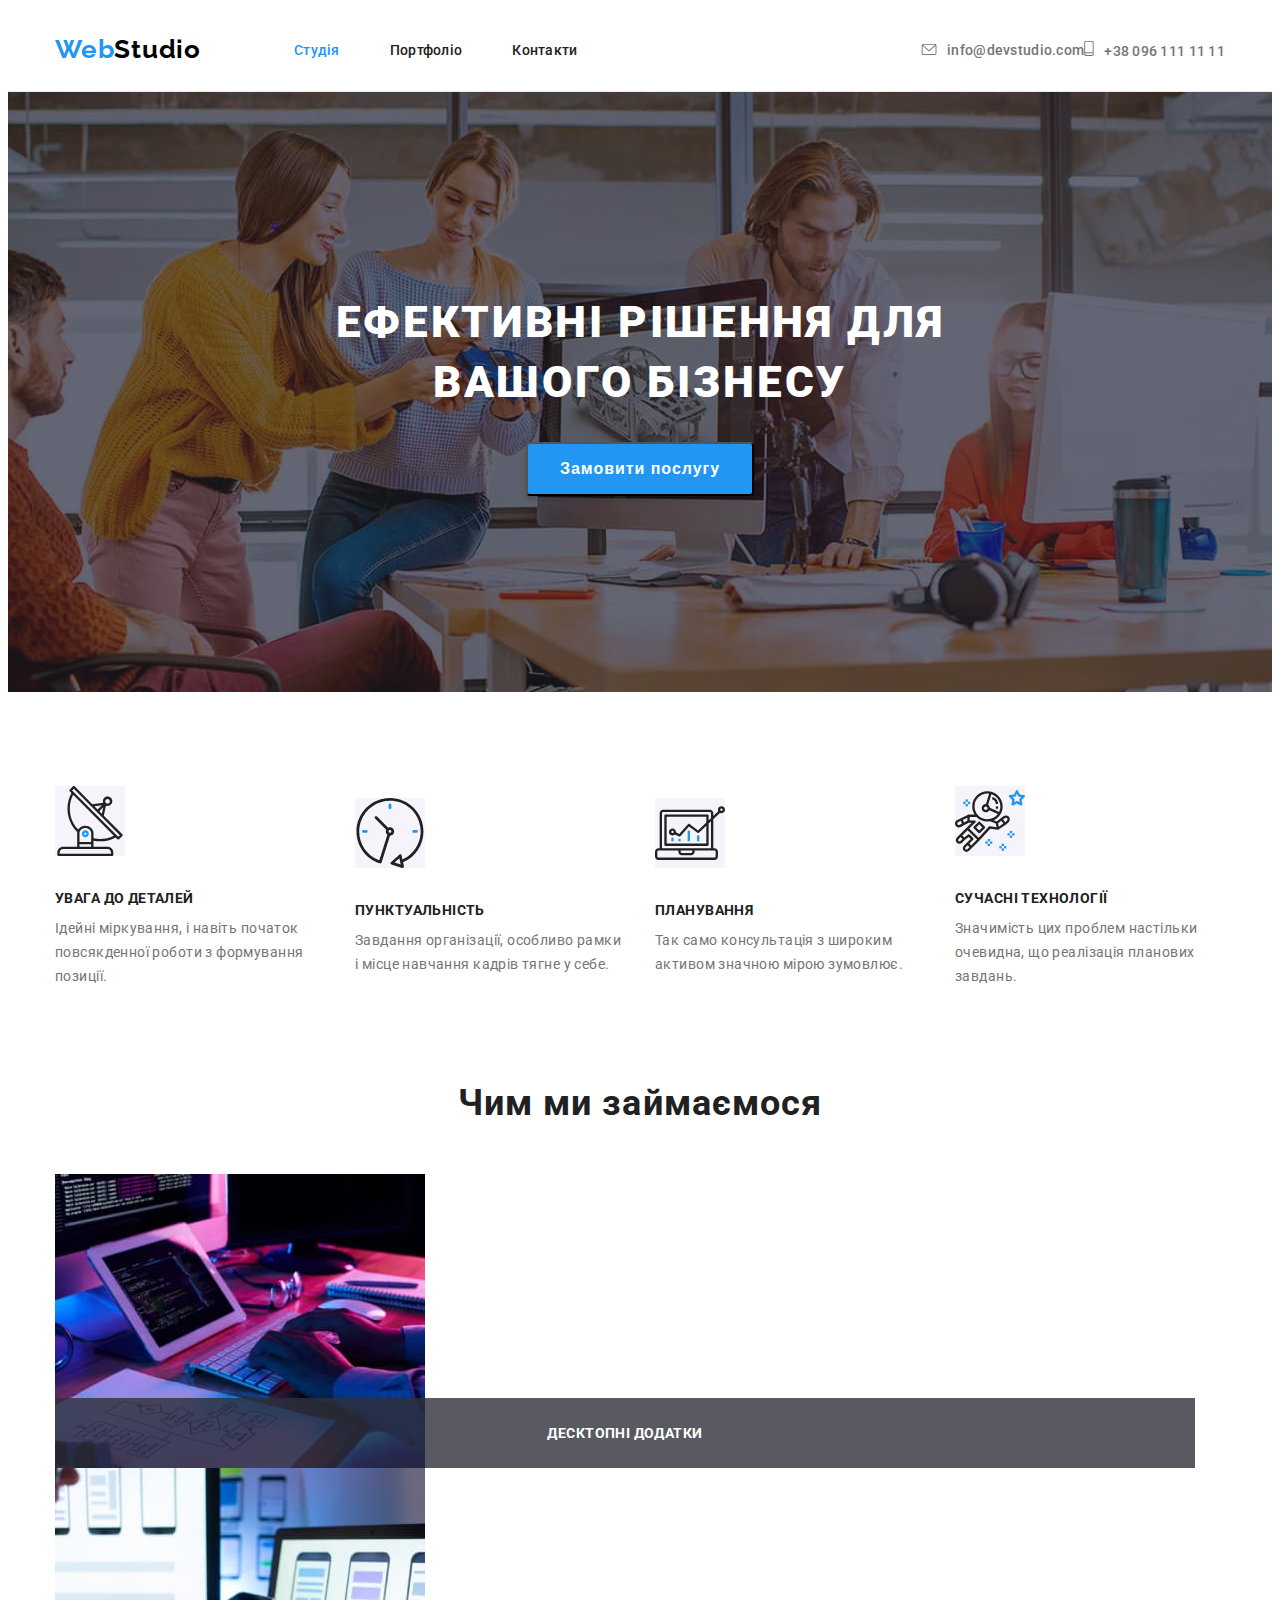
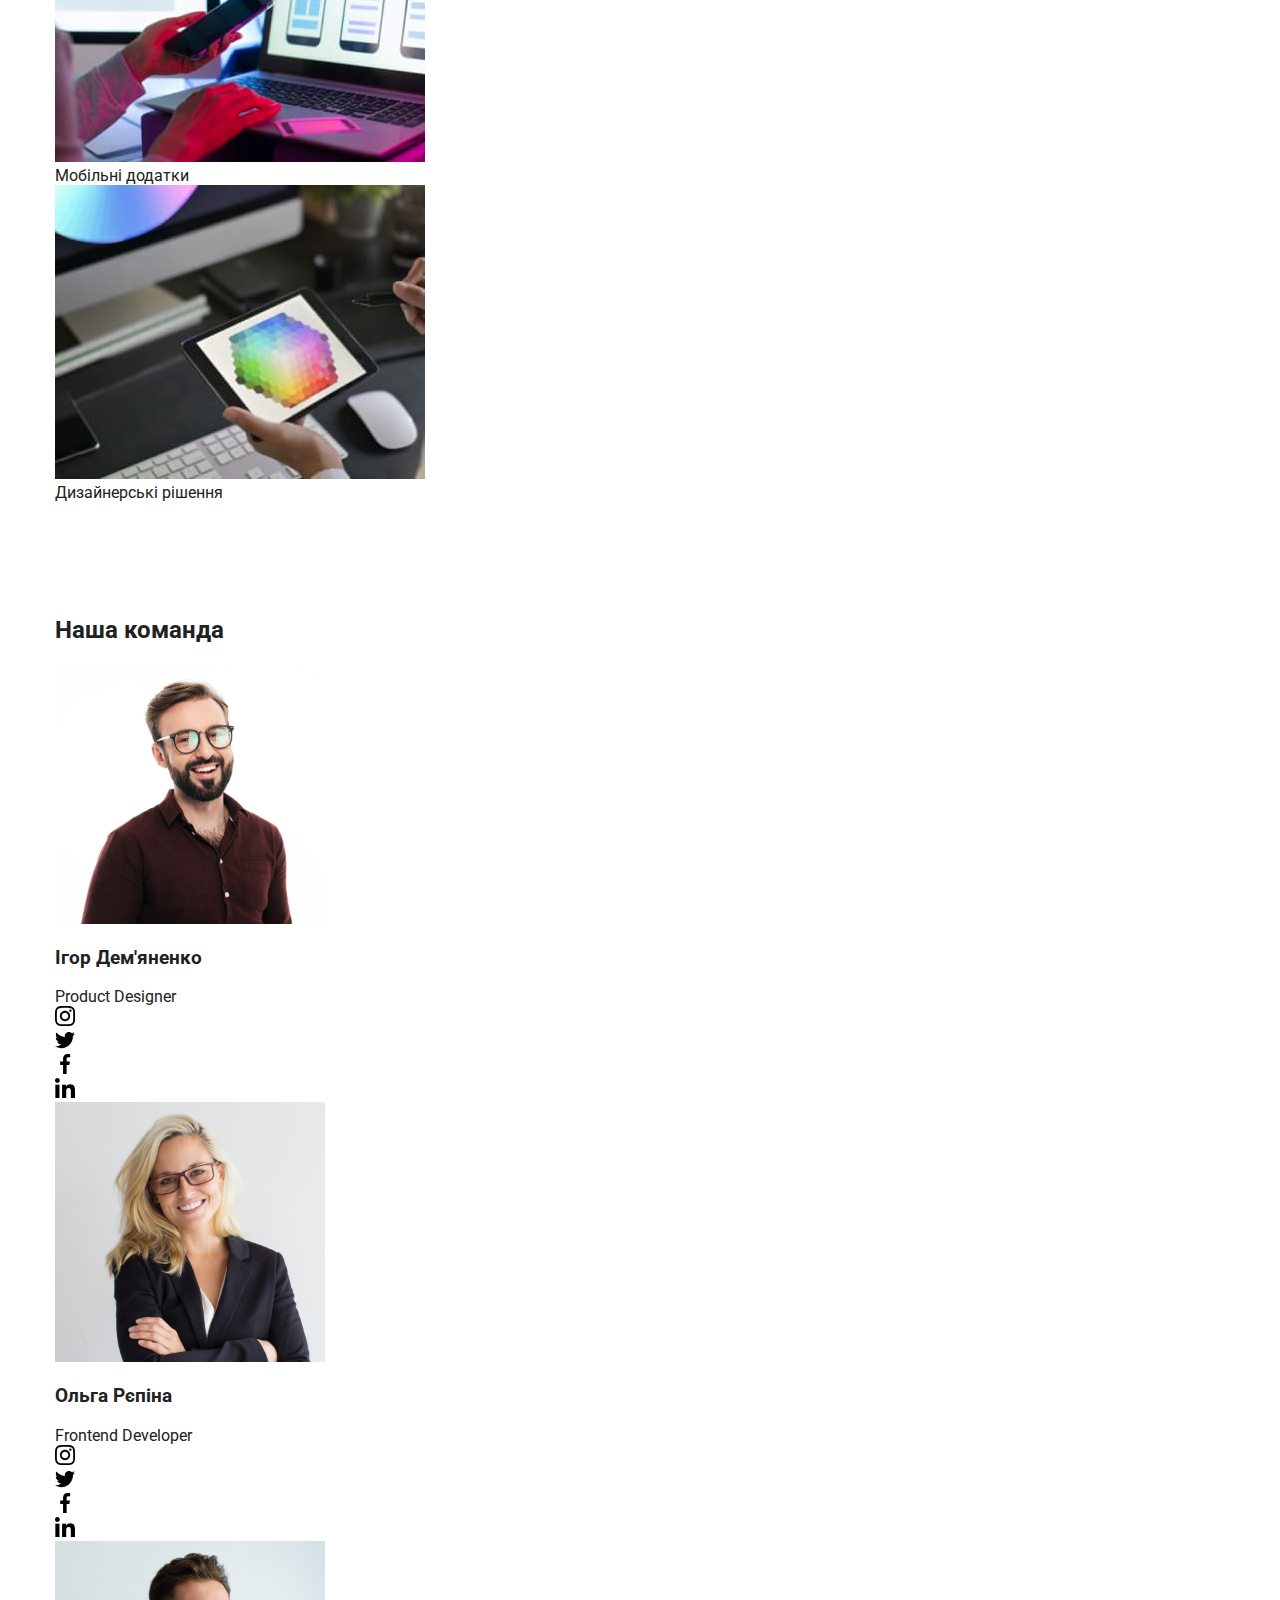
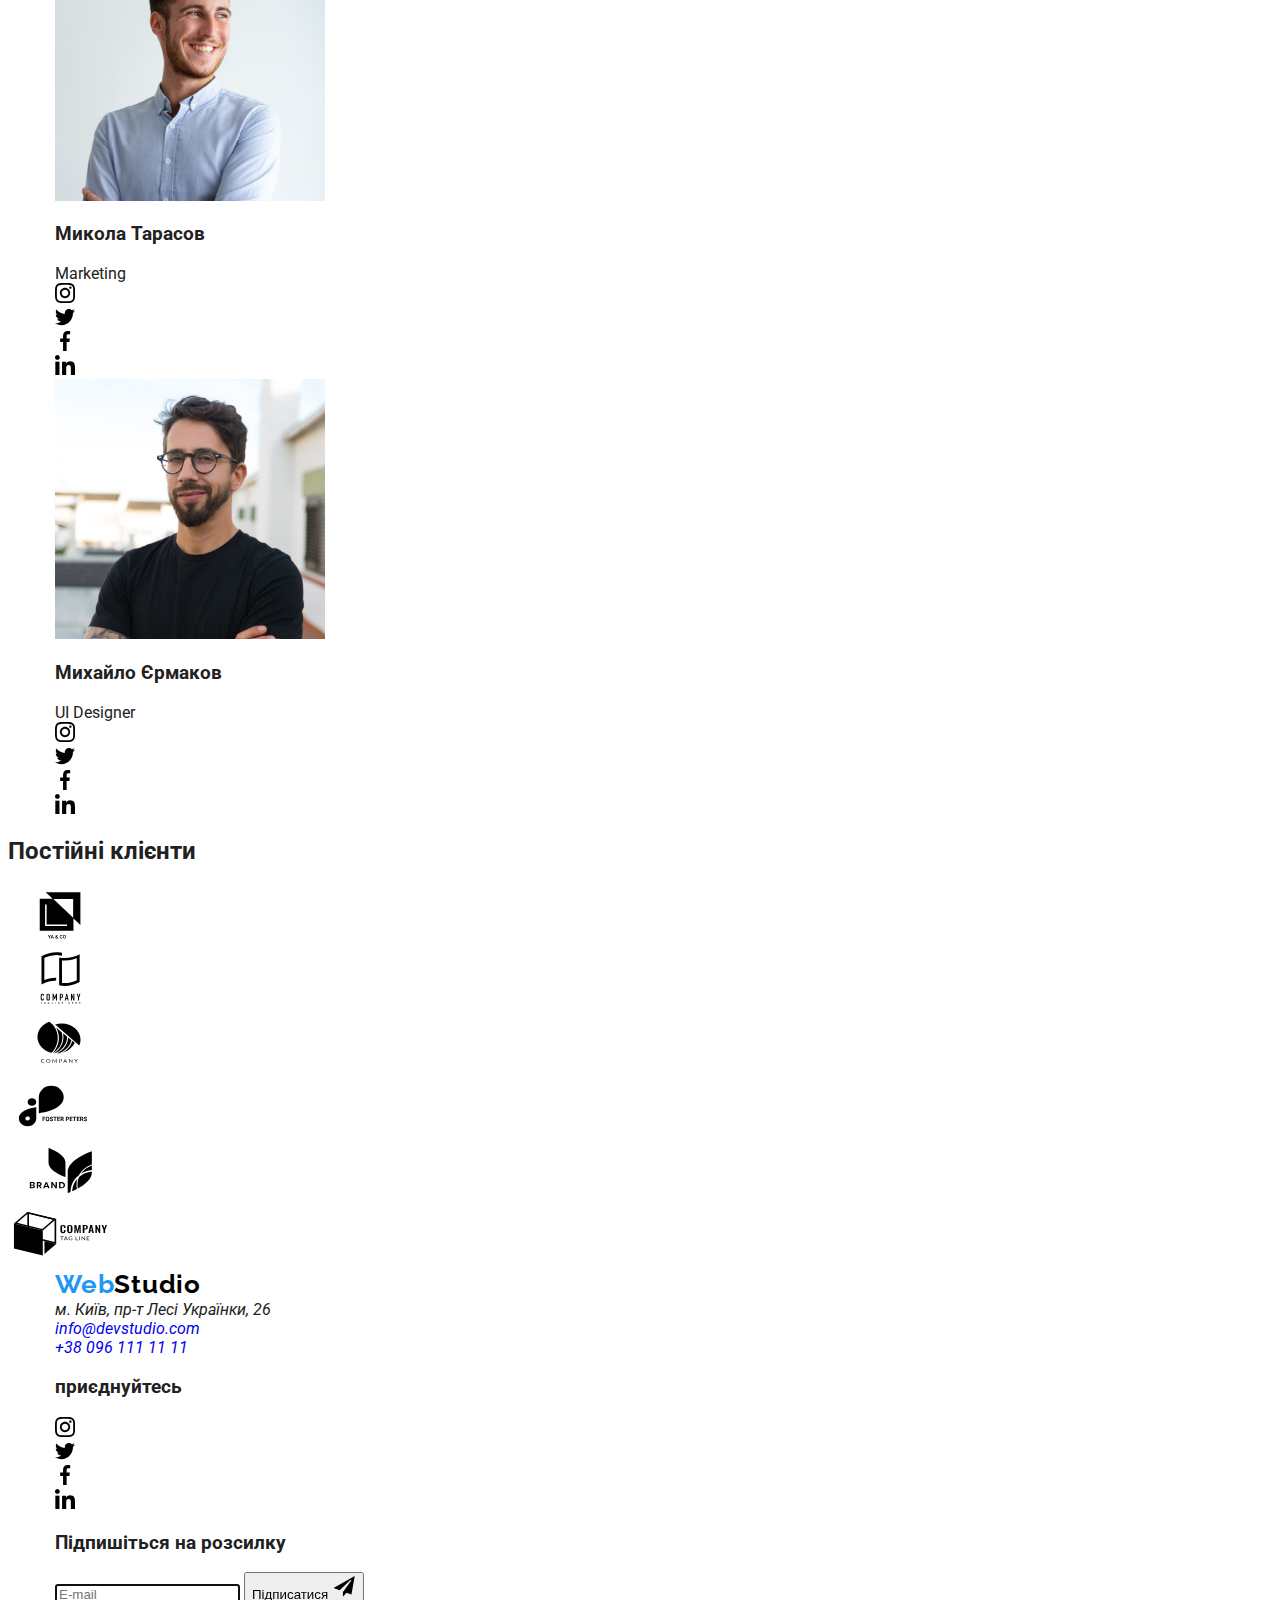
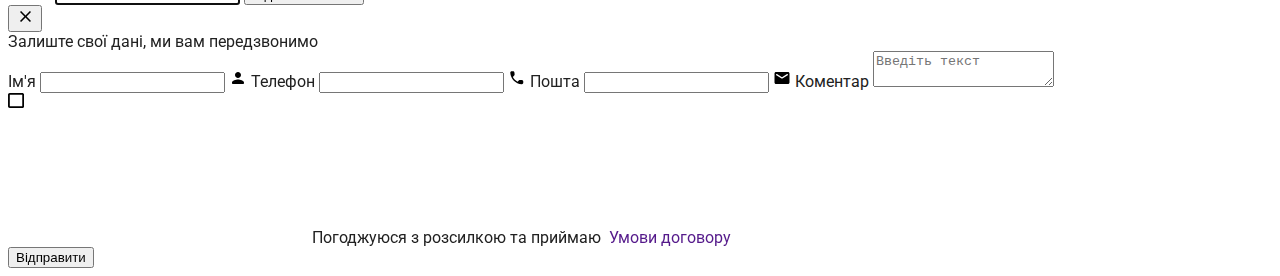
==== commit 430b818b: "start" ====
--- a/index.html
+++ b/index.html
@@ -29,28 +29,29 @@
         <a href="./index.html" class="logo"
           ><span class="logo-brand">Web</span>Studio</a
         >
-
+<!-- site-nav -->
         <ul class="site-nav">
-          <li class="item">
-            <a href="./index.html" class="link current">Студія</a>
+          <li class="site-nav__item">
+            <a href="./index.html" class="site-nav__link current">Студія</a>
           </li>
-          <li class="item">
-            <a href="./portofolio.html" class="link">Портфоліо</a>
+          <li class="site-nav__item">
+            <a href="./portofolio.html" class="site-nav__link">Портфоліо</a>
           </li>
-          <li class="item"><a href="#" class="link">Контакти</a></li>
+          <li class="site-nav__item"><a href="#" class="site-nav__link">Контакти</a></li>
         </ul>
 
+<!-- contact-nav -->
         <ul class="contact-nav">
-          <li class="item-mail">
-            <a href="mailto:info@devstudio.com" class="link mail"
-              ><svg class="decor" width="16" height="12">
+          <li class="contact-nav__item">
+            <a href="mailto:info@devstudio.com" class="contact-nav__link mail"
+              ><svg class="contact-nav__icon" width="16" height="12">
                 <use href="./images/sprite.svg#envelope"></use></svg
               >info@devstudio.com</a
             >
           </li>
-          <li class="item-phone">
-            <a href="tel:+380961111111" class="link phone"
-              ><svg class="decor" width="10" height="16">
+          <li class="contact-nav__item">
+            <a href="tel:+380961111111" class="contact-nav__link phone"
+              ><svg class="contact-nav__icon" width="10" height="16">
                 <use href="./images/sprite.svg#smartphone"></use></svg
               >+38 096 111 11 11</a
             >
@@ -64,8 +65,8 @@
       <!-- Hero section-->
       <section class="hero-section">
         <div class="container">
-          <h1 class="hero-title">Ефективні рішення для вашого бізнесу</h1>
-          <button type="button" class="button" data-modal-open>
+          <h1 class="hero-section__title">Ефективні рішення для вашого бізнесу</h1>
+          <button type="button" class="hero-section__button" data-modal-open>
             Замовити послугу
           </button>
         </div>
@@ -76,53 +77,63 @@
       <section class="feature-section">
         <div class="container">
           <h2 class="visually-hidden">Наші особливості</h2>
-          <ul class="feature-list list">
-            <li class="feature-item icon-antenna">
-              <div class="picture">
-                <svg width="70" height="70">
+          <ul class="feature-section__list">
+            <!-- Antenna -->
+            <li class="feature-section__item">
+              <div >
+                <svg class="feature-section__picture" width="70" height="70">
                   <use href="./images/sprite.svg#icon-antenna1"></use>
                 </svg>
-              </div>
-              <h3 class="title">УВАГА ДО ДЕТАЛЕЙ</h3>
-              <p class="descr">
+              
+              <h3 class="feature-section__title">УВАГА ДО ДЕТАЛЕЙ</h3>
+              <p class="feature-section__descr">
                 Ідейні міркування, і навіть початок повсякденної роботи з
                 формування позиції.
               </p>
-            </li>
-            <li class="feature-item icon-clock">
-              <div class="picture">
-                <svg width="70" height="70">
+            </div>
+            </li>
+
+            <!-- Clock -->
+            <li class="feature-section__item">
+              <div >
+                <svg class="feature-section__picture" width="70" height="70">
                   <use href="./images/sprite.svg#icon-clock1"></use>
                 </svg>
-              </div>
-              <h3 class="title">ПУНКТУАЛЬНІСТЬ</h3>
-              <p class="descr">
+              
+              <h3 class="feature-section__title">ПУНКТУАЛЬНІСТЬ</h3>
+              <p class="feature-section__descr">
                 Завдання організації, особливо рамки і місце навчання кадрів
                 тягне у себе.
               </p>
-            </li>
-            <li class="feature-item icon-diagramm">
-              <div class="picture">
-                <svg width="70" height="70">
+            </div>
+            </li>
+            <!-- Diagraamma -->
+            <li class="feature-section__item">
+              <div >
+                <svg class="feature-section__picture" width="70" height="70">
                   <use href="./images/sprite.svg#icon-diagram1"></use>
                 </svg>
-              </div>
-              <h3 class="title">ПЛАНУВАННЯ</h3>
-              <p class="descr">
+              
+              <h3 class="feature-section__title">ПЛАНУВАННЯ</h3>
+              <p class="feature-section__descr">
                 Так само консультація з широким активом значною мірою зумовлює.
               </p>
-            </li>
-            <li class="feature-item icon-astonaut">
-              <div class="picture">
-                <svg width="70" height="70">
+            </div>
+            </li>
+            
+            <!-- Astronaut -->
+            <li class="feature-section__item">
+              <div >
+                <svg class="feature-section__picture" width="70" height="70">
                   <use href="./images/sprite.svg#icon-astronaut1"></use>
                 </svg>
-              </div>
-              <h3 class="title">СУЧАСНІ ТЕХНОЛОГІЇ</h3>
-              <p class="descr">
+              
+              <h3 class="feature-section__title">СУЧАСНІ ТЕХНОЛОГІЇ</h3>
+              <p class="feature-section__descr">
                 Значимість цих проблем настільки очевидна, що реалізація
                 планових завдань.
               </p>
+            </div>
             </li>
           </ul>
         </div>
@@ -130,20 +141,23 @@
 
       <!-- What we do -->
       <section class="section-work">
-        <div class="container work">
-          <h2 class="section-title">Чим ми займаємося</h2>
-          <ul class="work-list">
-            <li class="work-item">
+        <div class="container">
+          <h2 class="section-work__title">Чим ми займаємося</h2>
+          <ul class="section-work__list">
+            <!-- first place -->
+            <li class="section-work__item">
               <img
                 src="./images/Works/work-place.jpg"
                 width="370"
-                class="photo"
+                class="section-work__photo"
                 alt="Поверхня робочого столу з відкритим ноутбуком та робочими матеріалами"
               />
-              <div class="descr-position first">
-                <p class="descr-position-text">Десктопні додатки</p>
+              <div class="section-work__descr-position">
+                <p class="section-work__descr-position-text">Десктопні додатки</p>
               </div>
             </li>
+
+            <!-- second place -->
             <li class="work-item">
               <img
                 src="./images/Works/mobil-project.jpg"
@@ -155,6 +169,8 @@
                 <p class="descr-position-text">Мобільні додатки</p>
               </div>
             </li>
+
+            <!-- third place -->
             <li class="work-item">
               <img
                 src="./images/Works/planshet-project.jpg"
@@ -169,6 +185,7 @@
           </ul>
         </div>
       </section>
+
       <!-- Our team -->
       <section class="section-team">
         <div class="container">
--- a/css/styles.css
+++ b/css/styles.css
@@ -29,6 +29,12 @@
   background-color: var(--white);
   color: var(--text-color-main);
 }
+ul {
+  padding: 0;
+  margin: 0;
+  list-style: none;
+ 
+}
 p {
   margin: 0;
 }
@@ -56,12 +62,8 @@
   padding-top: 0;
   padding-bottom: 0;
 }
-/* ul {
-  padding: 0;
-  margin: 0;
-  list-style: none;
- 
-} */
+
+
 /* важно УБРАТЬ ТОЧКИ */
 /* ul {
     list-style: none;
@@ -104,7 +106,8 @@
 .logo-brand:hover {
   color: var(--text-color-gray);
 }
-/* UL-Site nav */
+/* Site nav */
+/* ul */
 .site-nav {
   display: flex;
   padding: 0;
@@ -113,8 +116,8 @@
   list-style: none;
 }
 /* li */
-.site-nav .item:not(:last-child) {
-  /* outline: 2px solid teal; */
+.site-nav__item:not(:last-child) {
+
   margin-right: 50px;
 }
 /* Селектор сусіда приміниться до всіх кроме першого */
@@ -126,8 +129,8 @@
 /* .site-nav .item:last-child {
   margin-right: 0; - IT WORKS!!!
 } */
-/* a */
-.link {
+/* a  --что єто??? непонятно*/
+.site-nav__link {
   /* margin-top: 9px; */
   font-size: 14px;
   line-height: calc(24 / 14);
@@ -135,7 +138,7 @@
   color: rgba(255, 255, 255, 0.6);
   text-decoration: none;
 }
-.site-nav .link {
+.site-nav__link {
   /* margin-right: 50px; - це неправильно задані відступи!!!!  */
   display: block;
   padding: 0;
@@ -152,13 +155,15 @@
 
   transition: color 250ms var(--timing-function);
 }
-.site-nav .link:hover,
-.site-nav .link:focus {
+.site-nav__link:hover,
+.site-nav__link:focus {
   color: var(--brand-color);
 }
-.site-nav .link.current {
+.site-nav__link.current {
   color: var(--brand-color);
 }
+/* contact-nav */
+/* ul */
 .contact-nav {
   display: flex;
   flex-wrap: wrap;
@@ -170,19 +175,15 @@
   padding-left: 0;
   list-style: none;
 }
-/* .contact-nav .item {
-  outline: 2px dashed yellowgreen;
-} */
-.contact-nav .item + .item {
+/* Li */
+.contact-nav__item {
+  margin-top: 0;
+}
+.contact-nav__item + .item {
   margin-left: 50px;
 }
-/* .contact-nav .item-phone {
-  margin-left: 50px;
-} */
-li.item {
-  margin-top: 0;
-}
-.contact-nav .link {
+
+.contact-nav__link {
   display: block;
   padding-top: 32px;
   padding-bottom: 32px;
@@ -196,16 +197,13 @@
 
   transition: color 250ms var(--timing-function);
 }
-.contact-nav .link:hover,
-.contact-nav .link:focus {
+.contact-nav__link:hover,
+.contact-nav__link:focus {
   color: var(--brand-color);
 }
-/* p */
-.decor {
-  /* display: flex;
-  align-items: center;
-  justify-content: center;
-  background-color: var(--background-color-light); */
+/* Icon svg*/
+.contact-nav__icon {
+  /* justify-content: center; */
   margin-right: 10px;
   fill: currentColor;
 }
@@ -249,39 +247,7 @@
 /* .link.current:hover::after {
   opacity: 1;
 } */
-/* .item-mail .link::before {
-  content: "";
-  display: inline-flex;
-  height: 12px;
-  width: 16px;
-  /* outline: 2px dashed yellowgreen; */
-/* background-position: center;
-  background-image: url(../images/sprite.svg#envelope);
-  background-repeat: no-repeat;
-  margin-right: 10px;
-  fill: var(--text-color-gray);
-  background-color: red;
-  flex-shrink: 0; 
-} */
-
-/* .card-team::after {
-  content: '';
-  display: inline-flex;
-  width: 206px;
-  height: 44px;
-  margin: 16px 32px 30px 32px;
-  outline: 2px dashed yellowgreen;
-
-  background-color: var(--background-color-light);
-  background-repeat: no-repeat;
-  
-  background-image: url(../images/icons/smartphone.svg),
-  url(../images/icons/envelope\(hover\).svg); 
-  background-position: left 0,  right 190px, 
-  center;
-  background-size: contain;
-  margin-bottom: 30px;
- } */
+
 
 /* Hero */
 .hero-section {
@@ -312,7 +278,7 @@
   padding-bottom: 0;
 }
 
-.hero-title {
+.hero-section__title {
   margin-top: 0;
   margin-bottom: 30px;
   margin-left: auto;
@@ -329,7 +295,7 @@
 }
 
 /* Button */
-.button {
+.hero-section__button {
   display: inline-block;
   align-items: center;
   text-align: center;
@@ -349,8 +315,8 @@
 
   transition: color 250ms var(--timing-function);
 }
-.button:hover,
-.button:focus {
+.hero-section__button:hover,
+.hero-section__button:focus {
   background-color: var(--white);
   color: var(--brand-color);
 }
@@ -358,13 +324,16 @@
 /* Sections */
 
 /* Our FEATURES */
+/* ul */
 .feature-section {
   padding-top: 94px;
   padding-bottom: 94px;
+ 
 }
 .feature-section .container {
   padding-bottom: 0;
 }
+/* title */
 .visually-hidden {
   position: absolute;
   white-space: nowrap;
@@ -377,27 +346,32 @@
   clip-path: inset(50%);
   margin: -1px;
 }
-.picture {
-  display: flex;
+/* li */
+.feature-section__item {
+  display: inline-flex;
+  align-items: center;
+  justify-content: center;
   width: 270px;
-  height: 120px;
+  margin-right: 30px;
+}
+.feature-section__item:nth-child(4) {
+  margin-right: 0;
+}
+.feature-section__picture {
+ 
+  /* width: 270px;
+  height: 120px; */
   align-items: center;
   justify-content: center;
   background-color: var(--background-color-light);
   margin-bottom: 30px;
 }
-.feature-list {
+.feature-section__list {
   display: flex;
   flex-wrap: wrap;
   /* padding-top: 94px; */
 }
-.feature-item {
-  width: 270px;
-  margin-right: 30px;
-}
-.feature-item:nth-child(4) {
-  margin-right: 0;
-}
+
 /* .feature-item::before {
   display: block;
   content: '';
@@ -438,7 +412,7 @@
 /* flex-wrap: wrap; */
 /* padding-top: 94px;
 } */
-.title {
+.feature-section__title {
   margin-top: 0;
   margin-bottom: 10px;
   font-weight: 700;
@@ -447,7 +421,7 @@
   letter-spacing: 0.03em;
   text-transform: uppercase;
 }
-.descr {
+.feature-section__descr {
   margin-top: 0;
   margin-bottom: 0;
   color: var(--text-color-gray);
@@ -456,6 +430,8 @@
   letter-spacing: 0.03em;
 }
 
+
+
 /* what we do */
 .section-work {
   padding-bottom: 94px;
@@ -463,7 +439,7 @@
 .section-work .container {
   padding-bottom: 0;
 }
-.section-title {
+.section-work__title {
   margin-top: 0;
   margin-bottom: 50px;
   font-weight: 700;
@@ -472,32 +448,25 @@
   text-align: center;
   letter-spacing: 0.03em;
 }
-.work-list {
+.section-work__list {
   margin-top: 0;
   margin-bottom: 0;
 }
-.work-item {
+.section-work__item {
   position: relative;
 
   display: block;
   margin-right: 30px;
 }
-.work-item:last-child {
+.section-work__item:last-child {
   margin-right: 0;
 }
-/* .work-item::after {
-  content: "";
-  position: absolute;
-
-  display: block;
-  width: 100%;
-  height: 70px;
-  background-color: rgba(47, 48, 58, 0.8);
-
-  left: 0;
-  bottom: 0;
-} */
-.descr-position {
+
+.section-work__photo {
+  display: block;
+}
+
+.section-work__descr-position {
   position: absolute;
 
   display: inline-block;
@@ -507,26 +476,8 @@
 
   left: 0;
   bottom: 0;
-  /* flex-wrap: wrap; */
-  /* text-align: center;
-  justify-content:center; */
-  /* align-items: center;
-  position: absolute; */
-  /* left: 107px; */
-  /* bottom: 0; */
-  z-index: 3;
-}
-/* .descr-position.first {
-  left: 107px;
-}
-.descr-position.second {
-  left: 113px;
-}
-.descr-position.third {
-  left: 95px;
-} */
-
-.descr-position-text {
+
+.section-work__descr-position-text {
   /* padding: 27px 0; */
 
   margin-top: 27px;
@@ -542,16 +493,14 @@
   text-transform: uppercase;
   color: var(--white);
 }
-.descr-position-text:nth-child(2) {
+.section-work__descr-position-text:nth-child(2) {
   margin: 27px 113px;
 }
-.descr-position-text:nth-child(3) {
+.section-work__descr-position-text:nth-child(3) {
   margin: 27px 95px;
 }
 
-.photo {
-  display: block;
-}
+
 
 /* Our team */
 .section-team {
@@ -1322,7 +1271,7 @@
   cursor: pointer;
 }
 
-.checkbox-conact-discr:focus + .checkbox-icon {
+.checkbox-contact-form:focus + .checkbox-icon {
   fill: var(--brand-btn-color);
 }
 
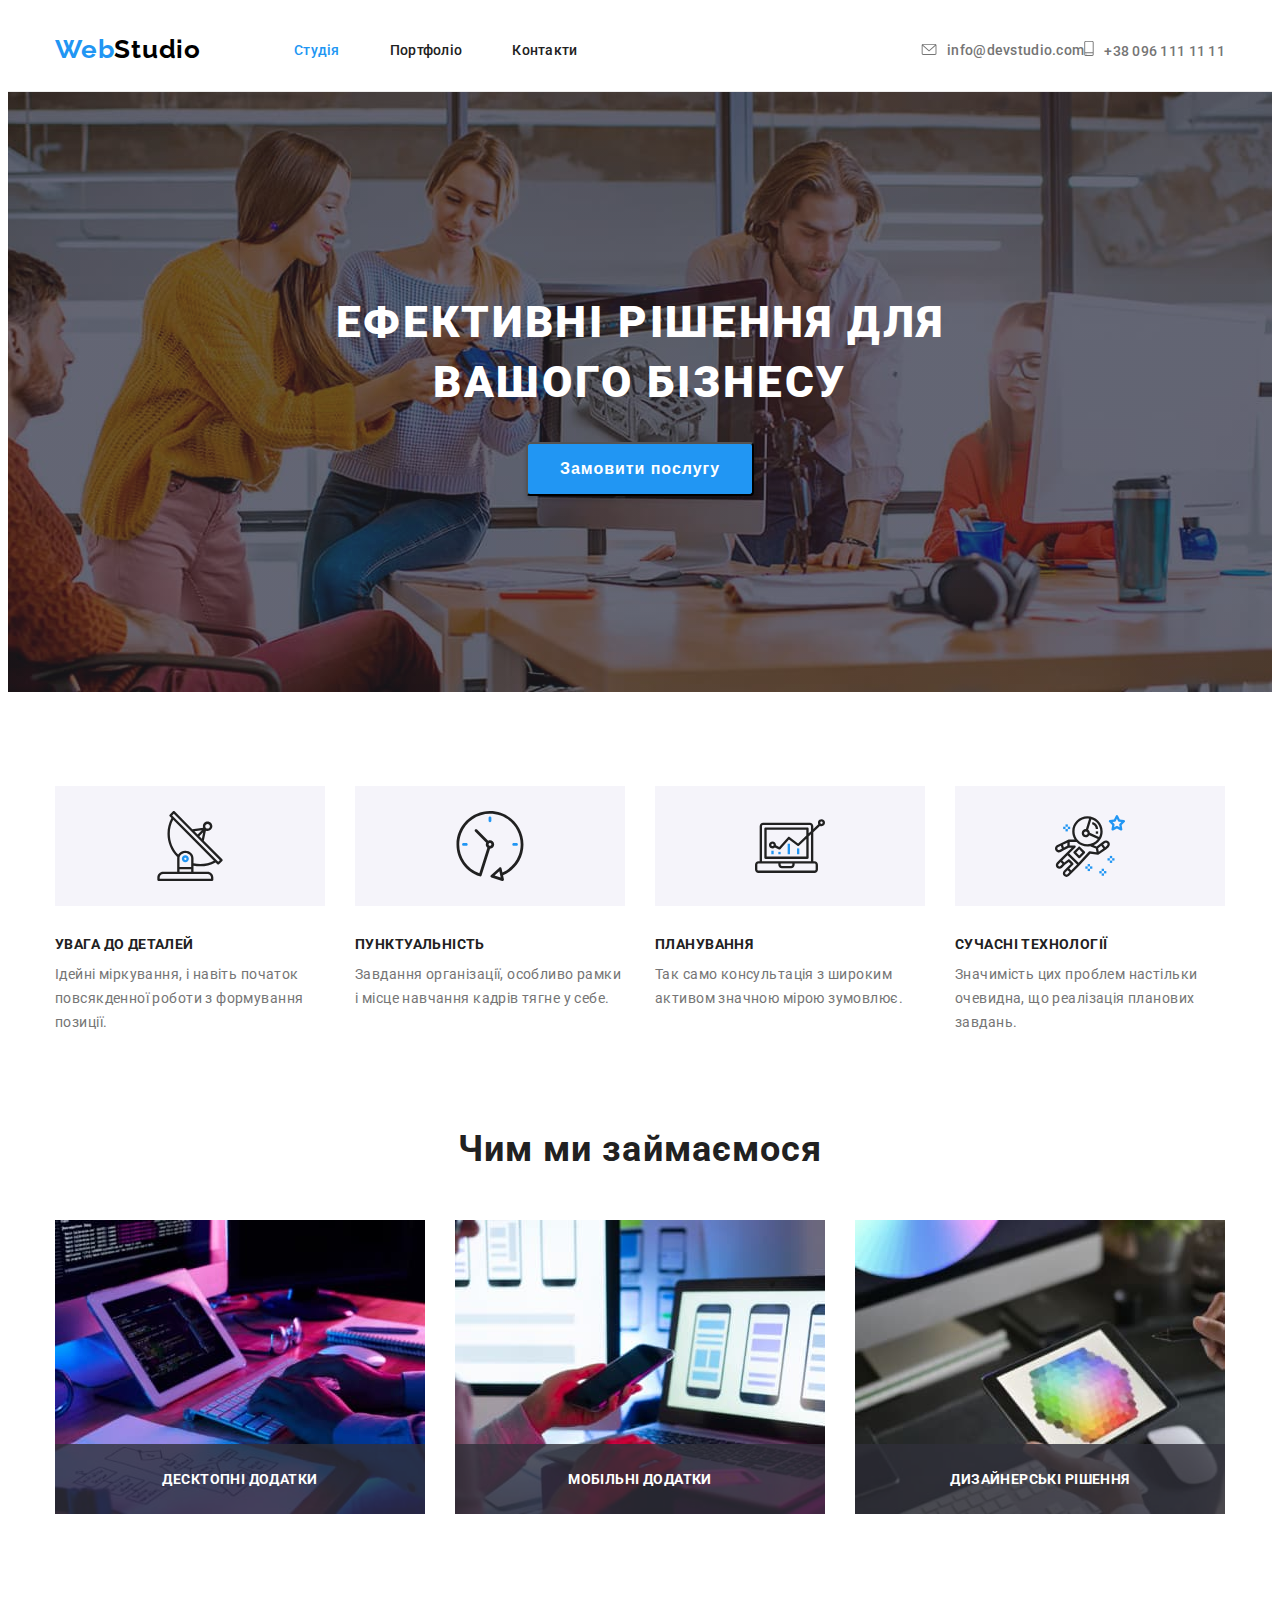
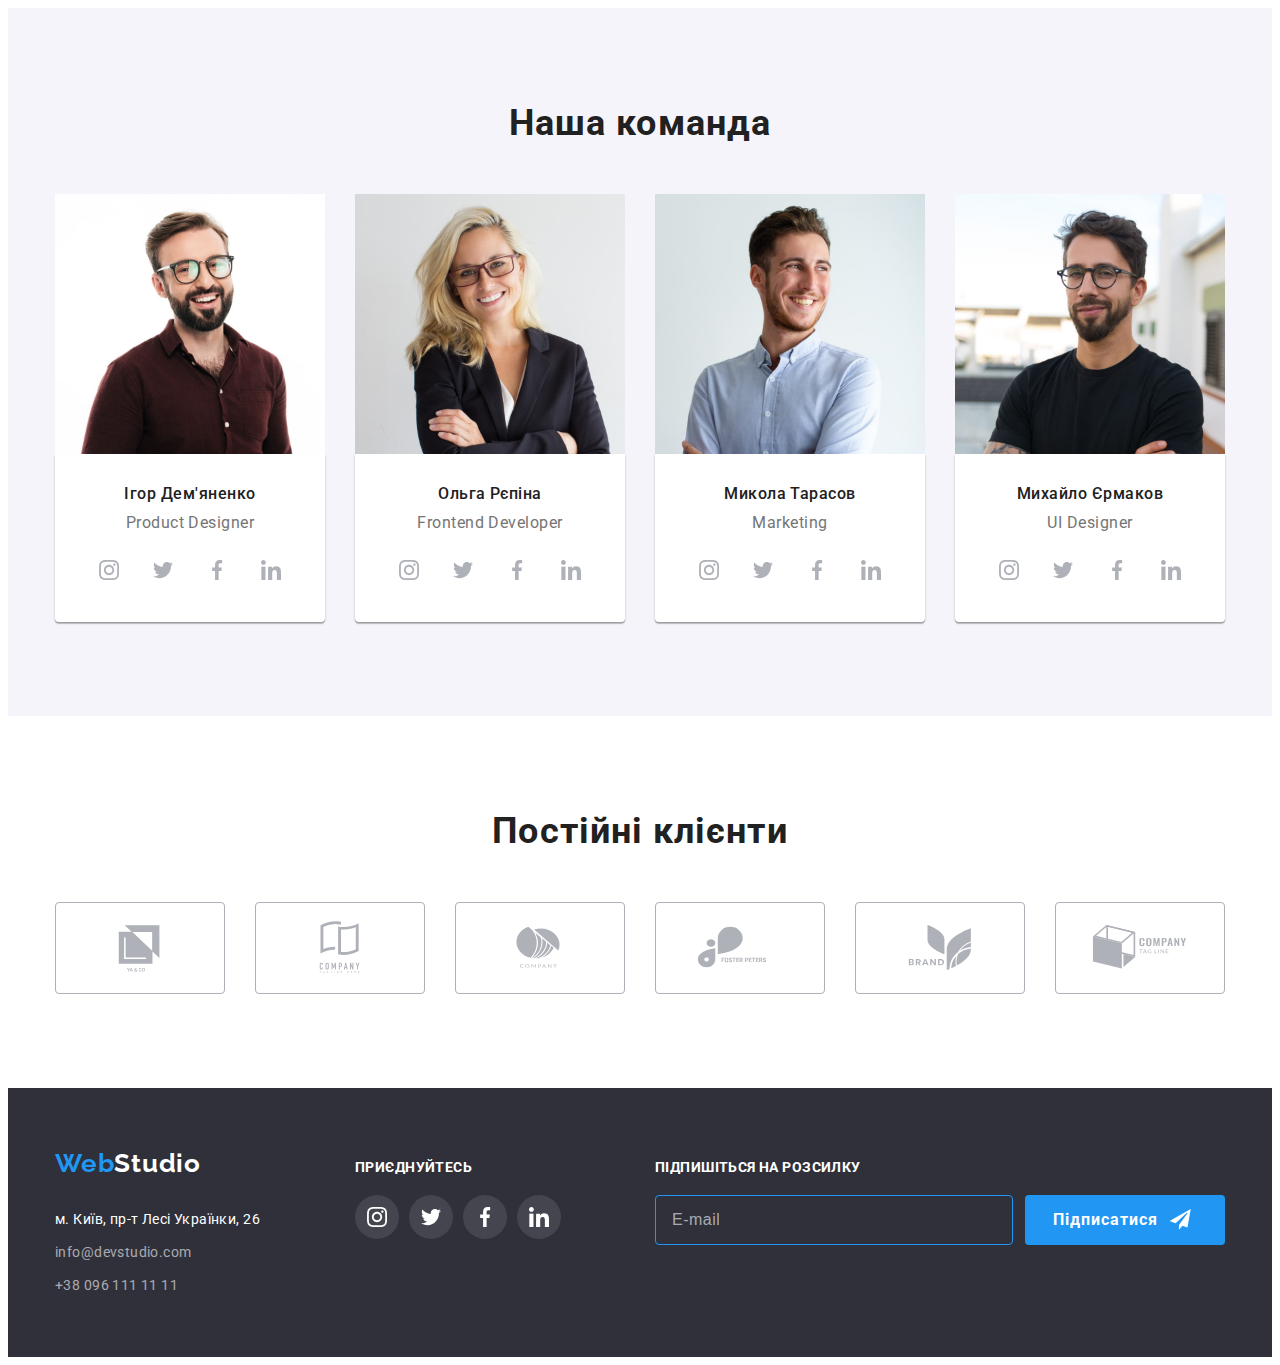
==== commit 63e8960d: "BEM" ====
--- a/index.html
+++ b/index.html
@@ -22,12 +22,13 @@
     <link rel="stylesheet" href="./css/styles.css" />
   </head>
   <body>
+
     <!-- Header -->
 
     <header class="page-header">
       <div class="container main-nav">
         <a href="./index.html" class="logo"
-          ><span class="logo-brand">Web</span>Studio</a
+          ><span class="logo__text-brand">Web</span>Studio</a
         >
 <!-- site-nav -->
         <ul class="site-nav">
@@ -78,63 +79,66 @@
         <div class="container">
           <h2 class="visually-hidden">Наші особливості</h2>
           <ul class="feature-section__list">
+
             <!-- Antenna -->
             <li class="feature-section__item">
-              <div >
-                <svg class="feature-section__picture" width="70" height="70">
+              <div class="feature-section__picture">
+                <svg class="feature-section__icon" width="70" height="70">
                   <use href="./images/sprite.svg#icon-antenna1"></use>
                 </svg>
-              
+              </div>
               <h3 class="feature-section__title">УВАГА ДО ДЕТАЛЕЙ</h3>
               <p class="feature-section__descr">
                 Ідейні міркування, і навіть початок повсякденної роботи з
                 формування позиції.
               </p>
-            </div>
+            
             </li>
 
             <!-- Clock -->
             <li class="feature-section__item">
-              <div >
-                <svg class="feature-section__picture" width="70" height="70">
+              <div class="feature-section__picture">
+                <svg class="feature-section__icon" width="70" height="70">
                   <use href="./images/sprite.svg#icon-clock1"></use>
                 </svg>
-              
+              </div>
               <h3 class="feature-section__title">ПУНКТУАЛЬНІСТЬ</h3>
               <p class="feature-section__descr">
                 Завдання організації, особливо рамки і місце навчання кадрів
                 тягне у себе.
               </p>
-            </div>
-            </li>
+              
+            </li>
+
             <!-- Diagraamma -->
             <li class="feature-section__item">
-              <div >
-                <svg class="feature-section__picture" width="70" height="70">
+               <div class="feature-section__picture">
+                <svg class="feature-section__icon" width="70" height="70">
                   <use href="./images/sprite.svg#icon-diagram1"></use>
                 </svg>
-              
+              </div>            
               <h3 class="feature-section__title">ПЛАНУВАННЯ</h3>
               <p class="feature-section__descr">
                 Так само консультація з широким активом значною мірою зумовлює.
               </p>
-            </div>
+            
             </li>
             
             <!-- Astronaut -->
             <li class="feature-section__item">
-              <div >
-                <svg class="feature-section__picture" width="70" height="70">
+              <div class="feature-section__picture">
+                <svg class="feature-section__icon" width="70" height="70">
                   <use href="./images/sprite.svg#icon-astronaut1"></use>
                 </svg>
-              
+              </div>
               <h3 class="feature-section__title">СУЧАСНІ ТЕХНОЛОГІЇ</h3>
               <p class="feature-section__descr">
                 Значимість цих проблем настільки очевидна, що реалізація
                 планових завдань.
               </p>
-            </div>
-            </li>
+            
+            </li>
+
           </ul>
         </div>
       </section>
@@ -158,30 +162,31 @@
             </li>
 
             <!-- second place -->
-            <li class="work-item">
+            <li class="section-work__item">
               <img
                 src="./images/Works/mobil-project.jpg"
                 width="370"
-                class="photo"
+                class="section-work__photo"
                 alt="Відкритий ноутбук з варіантами розмітки екранів телефонів"
               />
-              <div class="descr-position second">
-                <p class="descr-position-text">Мобільні додатки</p>
+              <div class="section-work__descr-position">
+                <p class="section-work__descr-position-text">Мобільні додатки</p>
               </div>
             </li>
 
             <!-- third place -->
-            <li class="work-item">
+            <li class="section-work__item">
               <img
                 src="./images/Works/planshet-project.jpg"
                 width="370"
-                class="photo"
+                class="section-work__photo"
                 alt="Планшет з палітрою кольорів"
               />
-              <div class="descr-position third">
-                <p class="descr-position-text">Дизайнерські рішення</p>
-              </div>
-            </li>
+              <div class="section-work__descr-position">
+                <p class="section-work__descr-position-text">Дизайнерські рішення</p>
+              </div>
+            </li>
+
           </ul>
         </div>
       </section>
@@ -189,43 +194,45 @@
       <!-- Our team -->
       <section class="section-team">
         <div class="container">
-          <h2 class="section-title team">Наша команда</h2>
-          <ul class="team-list">
-            <li class="card-team">
+          <h2 class="section-team__title ">Наша команда</h2>
+          <ul class="section-team__list">
+              <!-- first memeber -->
+            <li class="section-team__item">
               <img
                 src="./images/Team/IgorDem.jpg"
                 width="270"
-                class="photo"
+                class="section-team__photo"
                 alt="Фото Ігоря Демяненко"
               />
-              <div class="card-team-descr">
-                <h3 class="title-team">Ігор Дем'яненко</h3>
-                <p class="descr-team" lang="en">Product Designer</p>
-                <ul class="social-list list">
-                  <li class="social-list-item">
-                    <a class="social-list-link" href="">
-                      <svg class="social-list-icon" width="20" height="20">
+              <div class="section-team__team-descr">
+                <h3 class="section-team__name">Ігор Дем'яненко</h3>
+                <p class="section-team__position" lang="en">Product Designer</p>
+                <!-- social links -->
+                <ul class="section-team__social-list">
+                  <li class="section-team__social-list-item">
+                    <a class="section-team__social-list-link" href="">
+                      <svg class="section-team__social-list-icon" width="20" height="20">
                         <use href="./images/sprite.svg#instagram"></use>
                       </svg>
                     </a>
                   </li>
-                  <li class="social-list-item">
-                    <a class="social-list-link" href="">
-                      <svg class="social-list-icon" width="20" height="20">
+                  <li class="section-team__social-list-item">
+                    <a class="section-team__social-list-link" href="">
+                      <svg class="section-team__social-list-icon" width="20" height="20">
                         <use href="./images/sprite.svg#twitter"></use>
                       </svg>
                     </a>
                   </li>
-                  <li class="social-list-item">
-                    <a class="social-list-link" href="">
-                      <svg class="social-list-icon" width="20" height="20">
+                  <li class="section-team__social-list-item">
+                    <a class="section-team__social-list-link" href="">
+                      <svg class="section-team__social-list-icon" width="20" height="20">
                         <use href="./images/sprite.svg#facebook"></use>
                       </svg>
                     </a>
                   </li>
-                  <li class="social-list-item">
-                    <a class="social-list-link" href="">
-                      <svg class="social-list-icon" width="20" height="20">
+                  <li class="section-team__social-list-item">
+                    <a class="section-team__social-list-link" href="">
+                      <svg class="section-team__social-list-icon" width="20" height="20">
                         <use href="./images/sprite.svg#linkedin"></use>
                       </svg>
                     </a>
@@ -233,41 +240,43 @@
                 </ul>
               </div>
             </li>
-            <li class="card-team">
+            <!-- second member -->
+            <li class="section-team__item">
               <img
                 src="./images/Team/OlhaRep.jpg"
                 width="270"
-                class="photo"
+                class="section-team__photo"
                 alt="Фото Ольги Рєпіної"
               />
-              <div class="card-team-descr">
-                <h3 class="title-team">Ольга Рєпіна</h3>
-                <p class="descr-team" lang="en">Frontend Developer</p>
-                <ul class="social-list list">
-                  <li class="social-list-item">
-                    <a class="social-list-link" href="">
-                      <svg class="social-list-icon" width="20" height="20">
+              <div class="section-team__team-descr">
+                <h3 class="section-team__name">Ольга Рєпіна</h3>
+                <p class="section-team__position" lang="en">Frontend Developer</p>
+                 <!-- social links -->
+                <ul class="section-team__social-list">
+                  <li class="section-team__social-list-item">
+                    <a class="section-team__social-list-link" href="">
+                      <svg class="section-team__social-list-icon" width="20" height="20">
                         <use href="./images/sprite.svg#instagram"></use>
                       </svg>
                     </a>
                   </li>
-                  <li class="social-list-item">
-                    <a class="social-list-link" href="">
-                      <svg class="social-list-icon" width="20" height="20">
+                  <li class="section-team__social-list-item">
+                    <a class="section-team__social-list-link" href="">
+                      <svg class="section-team__social-list-icon" width="20" height="20">
                         <use href="./images/sprite.svg#twitter"></use>
                       </svg>
                     </a>
                   </li>
-                  <li class="social-list-item">
-                    <a class="social-list-link" href="">
-                      <svg class="social-list-icon" width="20" height="20">
+                  <li class="section-team__social-list-item">
+                    <a class="section-team__social-list-link" href="">
+                      <svg class="section-team__social-list-icon" width="20" height="20">
                         <use href="./images/sprite.svg#facebook"></use>
                       </svg>
                     </a>
                   </li>
-                  <li class="social-list-item">
-                    <a class="social-list-link" href="">
-                      <svg class="social-list-icon" width="20" height="20">
+                  <li class="section-team__social-list-item">
+                    <a class="section-team__social-list-link" href="">
+                      <svg class="section-team__social-list-icon" width="20" height="20">
                         <use href="./images/sprite.svg#linkedin"></use>
                       </svg>
                     </a>
@@ -275,41 +284,43 @@
                 </ul>
               </div>
             </li>
-            <li class="card-team">
+            <!-- third member -->
+            <li class="section-team__item">
               <img
                 src="./images/Team/MycolaTar.jpg"
                 width="270"
-                class="photo"
+                class="section-team__photo"
                 alt="Фото Миколи Тарасова"
               />
-              <div class="card-team-descr">
-                <h3 class="title-team">Микола Тарасов</h3>
-                <p class="descr-team" lang="en">Marketing</p>
-                <ul class="social-list list">
-                  <li class="social-list-item">
-                    <a class="social-list-link" href="">
-                      <svg class="social-list-icon" width="20" height="20">
+              <div class="section-team__team-descr">
+                <h3 class="section-team__name">Микола Тарасов</h3>
+                <p class="section-team__position" lang="en">Marketing</p>
+                 <!-- social links -->
+                <ul class="section-team__social-list">
+                  <li class="section-team__social-list-item">
+                    <a class="section-team__social-list-link" href="">
+                      <svg class="section-team__social-list-icon" width="20" height="20">
                         <use href="./images/sprite.svg#instagram"></use>
                       </svg>
                     </a>
                   </li>
-                  <li class="social-list-item">
-                    <a class="social-list-link" href="">
-                      <svg class="social-list-icon" width="20" height="20">
+                  <li class="section-team__social-list-item">
+                    <a class="section-team__social-list-link" href="">
+                      <svg class="section-team__social-list-icon" width="20" height="20">
                         <use href="./images/sprite.svg#twitter"></use>
                       </svg>
                     </a>
                   </li>
-                  <li class="social-list-item">
-                    <a class="social-list-link" href="">
-                      <svg class="social-list-icon" width="20" height="20">
+                  <li class="section-team__social-list-item">
+                    <a class="section-team__social-list-link" href="">
+                      <svg class="section-team__social-list-icon" width="20" height="20">
                         <use href="./images/sprite.svg#facebook"></use>
                       </svg>
                     </a>
                   </li>
-                  <li class="social-list-item">
-                    <a class="social-list-link" href="">
-                      <svg class="social-list-icon" width="20" height="20">
+                  <li class="section-team__social-list-item">
+                    <a class="section-team__social-list-link" href="">
+                      <svg class="section-team__social-list-icon" width="20" height="20">
                         <use href="./images/sprite.svg#linkedin"></use>
                       </svg>
                     </a>
@@ -317,41 +328,43 @@
                 </ul>
               </div>
             </li>
-            <li class="card-team">
+            <!-- four member -->
+            <li class="section-team__item">
               <img
                 src="./images/Team/MychailoErm.jpg"
                 width="270"
-                class="photo"
+                class="section-team__photo"
                 alt="Фото Михайла Єрмакова"
               />
-              <div class="card-team-descr">
-                <h3 class="title-team">Михайло Єрмаков</h3>
-                <p class="descr-team" lang="en">UI Designer</p>
-                <ul class="social-list list">
-                  <li class="social-list-item">
-                    <a class="social-list-link" href="">
-                      <svg class="social-list-icon" width="20" height="20">
+              <div class="section-team__team-descr">
+                <h3 class="section-team__name">Михайло Єрмаков</h3>
+                <p class="section-team__position" lang="en">UI Designer</p>
+                 <!-- social links -->
+                <ul class="section-team__social-list">
+                  <li class="section-team__social-list-item">
+                    <a class="section-team__social-list-link" href="">
+                      <svg class="section-team__social-list-icon" width="20" height="20">
                         <use href="./images/sprite.svg#instagram"></use>
                       </svg>
                     </a>
                   </li>
-                  <li class="social-list-item">
-                    <a class="social-list-link" href="">
-                      <svg class="social-list-icon" width="20" height="20">
+                  <li class="section-team__social-list-item">
+                    <a class="section-team__social-list-link" href="">
+                      <svg class="section-team__social-list-icon" width="20" height="20">
                         <use href="./images/sprite.svg#twitter"></use>
                       </svg>
                     </a>
                   </li>
-                  <li class="social-list-item">
-                    <a class="social-list-link" href="">
-                      <svg class="social-list-icon" width="20" height="20">
+                  <li class="section-team__social-list-item">
+                    <a class="section-team__social-list-link" href="">
+                      <svg class="section-team__social-list-icon" width="20" height="20">
                         <use href="./images/sprite.svg#facebook"></use>
                       </svg>
                     </a>
                   </li>
-                  <li class="social-list-item">
-                    <a class="social-list-link" href="">
-                      <svg class="social-list-icon" width="20" height="20">
+                  <li class="section-team__social-list-item">
+                    <a class="section-team__social-list-link" href="">
+                      <svg class="section-team__social-list-icon" width="20" height="20">
                         <use href="./images/sprite.svg#linkedin"></use>
                       </svg>
                     </a>
@@ -365,48 +378,48 @@
 
       <!-- OUR clients -->
 
-      <section class="clients">
-        <div class="container-clients">
-          <h2 class="section-title">Постійні клієнти</h2>
-          <ul class="clients-list">
-            <li class="clients-link-list">
-              <a class="client-list-icon" href="">
-                <svg class="client-icon" width="106" height="60">
+      <section class="section-clients">
+        <div class="container">
+          <h2 class="section-clients__title">Постійні клієнти</h2>
+          <ul class="section-clients__list">
+            <li class="section-clients__item">
+              <a class="section-clients__link" href="">
+                <svg class="section-clients__icon" width="106" height="60">
                   <use href="./images/sprite.svg#client1"></use>
                 </svg>
               </a>
             </li>
-            <li class="clients-link-list">
-              <a class="client-list-icon link" href="">
-                <svg class="client-icon" width="106" height="60">
+            <li class="section-clients__item">
+              <a class="section-clients__link" href="">
+                <svg class="section-clients__icon" width="106" height="60">
                   <use href="./images/sprite.svg#client2"></use>
                 </svg>
               </a>
             </li>
-            <li class="clients-link-list">
-              <a class="client-list-icon" href="">
-                <svg class="client-icon" width="106" height="60">
+            <li class="section-clients__item">
+              <a class="section-clients__link" href="">
+                <svg class="section-clients__icon" width="106" height="60">
                   <use href="./images/sprite.svg#client3"></use>
                 </svg>
               </a>
             </li>
-            <li class="clients-link-list">
-              <a class="client-list-icon" href="">
-                <svg class="client-icon" width="106" height="60">
+            <li class="section-clients__item">
+              <a class="section-clients__link" href="">
+                <svg class="section-clients__icon" width="106" height="60">
                   <use href="./images/sprite.svg#client4"></use>
                 </svg>
               </a>
             </li>
-            <li class="clients-link-list">
-              <a class="client-list-icon" href="">
-                <svg class="client-icon" width="106" height="60">
+            <li class="section-clients__item">
+              <a class="section-clients__link" href="">
+                <svg class="section-clients__icon" width="106" height="60">
                   <use href="./images/sprite.svg#client5"></use>
                 </svg>
               </a>
             </li>
-            <li class="clients-link-list">
-              <a class="client-list-icon" href="">
-                <svg class="client-icon" width="106" height="60">
+            <li class="section-clients__item">
+              <a class="section-clients__link" href="">
+                <svg class="section-clients__icon" width="106" height="60">
                   <use href="./images/sprite.svg#client6"></use>
                 </svg>
               </a>
@@ -415,57 +428,58 @@
         </div>
       </section>
     </main>
+
     <!-- Footer -->
     <footer class="footer">
       <div class="container">
-        <div class="address">
+        <div class="footer__address">
           <a href="./index.html" class="logo"
-            ><span class="logo-brand">Web</span
-            ><span class="logo-white">Studio</span></a
+            ><span class="logo__text-brand">Web</span
+            ><span class="logo__text-white">Studio</span></a
           >
-          <address class="address-link">
+          <address class="footer__address-link">
             <p>м. Київ, пр-т Лесі Українки, 26</p>
-            <ul class="footer-nav link">
-              <li class="item">
-                <a href="mailto:info@devstudio.com" class="link"
+            <ul class="footer-nav__list">
+              <li class="footer-nav__item">
+                <a href="mailto:info@devstudio.com" class="footer-nav__link"
                   >info@devstudio.com</a
                 >
               </li>
-              <li class="item">
-                <a href="tel:+380961111111" class="link">+38 096 111 11 11</a>
+              <li class="footer-nav__item">
+                <a href="tel:+380961111111" class="footer-nav__link">+38 096 111 11 11</a>
               </li>
             </ul>
           </address>
         </div>
 
         <!-- Social link -->
-        <div class="container-link">
-          <h3 class="social-link-title">приєднуйтесь</h3>
-          <ul class="social-list-footer list">
-            <li class="social-list-item">
-              <a class="social-list-link-footer" href="">
-                <svg class="social-list-icon" width="20" height="20">
+        <div class="footer-social-link">
+          <h3 class="footer-social-link__title">приєднуйтесь</h3>
+          <ul class="footer-social-link__list">
+            <li class="footer-social-link__item">
+              <a class="footer-social-link__link" href="">
+                <svg class="footer-social-link__icon" width="20" height="20">
                   <use href="./images/sprite.svg#instagram"></use>
                 </svg>
               </a>
             </li>
-            <li class="social-list-item">
-              <a class="social-list-link-footer" href="">
-                <svg class="social-list-icon" width="20" height="20">
+            <li class="footer-social-link__item">
+              <a class="footer-social-link__link" href="">
+                <svg class="footer-social-link__icon" width="20" height="20">
                   <use href="./images/sprite.svg#twitter"></use>
                 </svg>
               </a>
             </li>
-            <li class="social-list-item">
-              <a class="social-list-link-footer" href="">
-                <svg class="social-list-icon" width="20" height="20">
+            <li class="footer-social-link__item">
+              <a class="footer-social-link__link" href="">
+                <svg class="footer-social-link__icon" width="20" height="20">
                   <use href="./images/sprite.svg#facebook"></use>
                 </svg>
               </a>
             </li>
-            <li class="social-list-item">
-              <a class="social-list-link-footer" href="">
-                <svg class="social-list-icon" width="20" height="20">
+            <li class="footer-social-link__item">
+              <a class="footer-social-link__link" href="">
+                <svg class="footer-social-link__icon" width="20" height="20">
                   <use href="./images/sprite.svg#linkedin"></use>
                 </svg>
               </a>
@@ -474,25 +488,25 @@
         </div>
 
         <!-- Форма Підписатися -->
-        <div class="container-submit">
-          <h3 class="social-link-title">Підпишіться на розсилку</h3>
-
-          <form class="footer-form" autocomplete="off">
+        <div class="footer-submit">
+          <h3 class="footer-submit__title">Підпишіться на розсилку</h3>
+
+          <form class="footer-submit__form" autocomplete="off">
             <!-- <div class="form-fild-submit"> -->
-            <label class="form-fild-submit">
+            <label class="footer-submit__label">
               <input
                 type="email"
                 name="user-mail"
-                class="form-input"
+                class="footer-submit__input"
                 placeholder="E-mail"
                 autocomplete="on"
                 autofocus
               />
             </label>
 
-            <button type="submit" class="submit">
+            <button type="submit" class="button-submit">
               Підписатися
-              <svg class="submit-image" width="24" height="24">
+              <svg class="button-submit__image" width="24" height="24">
                 <use href="./images/sprite.svg#icon-send"></use>
               </svg>
             </button>
@@ -627,6 +641,7 @@
         </form>
       </div>
     </div>
+
     <script src="./js/modal.js"></script>
   </body>
 </html>
--- a/css/styles.css
+++ b/css/styles.css
@@ -45,15 +45,14 @@
   padding: 0;
   margin: 0;
   list-style: none;
-  /* outline: 2px solid tomato; */
+  
 }
 .container {
   width: 1200px;
   padding-left: 15px;
   padding-right: 15px;
   margin: 0 auto;
-  /* outline: 2px solid tomato; */
-  /* padding-bottom: 94px; */
+    
 }
 .section-title {
   color: var(--text-color-main);
@@ -92,18 +91,18 @@
   font-size: 26px;
   line-height: calc(31 / 26);
   letter-spacing: 0.03em;
-  /* margin-left: 215px; */
-  /* margin-right: 93px; */
+ 
   transition: color 250ms var(--timing-function);
 }
-.logo-brand {
+.logo__text-brand {
   color: var(--brand-color);
   transition: color 250ms var(--timing-function);
 }
+
 .logo:hover {
   color: var(--text-color-gray);
 }
-.logo-brand:hover {
+.logo__text-brand:hover {
   color: var(--text-color-gray);
 }
 /* Site nav */
@@ -348,23 +347,29 @@
 }
 /* li */
 .feature-section__item {
-  display: inline-flex;
-  align-items: center;
-  justify-content: center;
+  display: block;
+  /* align-items: center; */
+  /* justify-content: center; */
   width: 270px;
+  height: 248px;
   margin-right: 30px;
 }
 .feature-section__item:nth-child(4) {
   margin-right: 0;
 }
 .feature-section__picture {
- 
-  /* width: 270px;
-  height: 120px; */
-  align-items: center;
-  justify-content: center;
+  position: relative;
+
+  width: 270px;
+  height: 120px;
   background-color: var(--background-color-light);
   margin-bottom: 30px;
+}
+.feature-section__icon {
+position: absolute;
+left: 50%;
+top: 50%;
+transform: translate(-50%, -50%)
 }
 .feature-section__list {
   display: flex;
@@ -448,14 +453,20 @@
   text-align: center;
   letter-spacing: 0.03em;
 }
+/* UL */
 .section-work__list {
+  display: flex;
   margin-top: 0;
   margin-bottom: 0;
 }
+/* li */
 .section-work__item {
   position: relative;
 
   display: block;
+  width: 370px;
+  height: 294px;
+ 
   margin-right: 30px;
 }
 .section-work__item:last-child {
@@ -476,6 +487,7 @@
 
   left: 0;
   bottom: 0;
+}
 
 .section-work__descr-position-text {
   /* padding: 27px 0; */
@@ -493,9 +505,11 @@
   text-transform: uppercase;
   color: var(--white);
 }
+
 .section-work__descr-position-text:nth-child(2) {
   margin: 27px 113px;
 }
+
 .section-work__descr-position-text:nth-child(3) {
   margin: 27px 95px;
 }
@@ -510,11 +524,17 @@
   background-color: var(--background-color-light);
 }
 
-.section-title.team {
+.section-team__title {
+  margin-top: 0;
   margin-bottom: 50px;
-}
-
-.team-list {
+  font-weight: 700;
+  font-size: 36px;
+  line-height: calc(42 / 36);
+  text-align: center;
+  letter-spacing: 0.03em;
+}
+/* ul */
+.section-team__list {
   display: flex;
   flex-wrap: wrap;
   margin-top: 0;
@@ -522,7 +542,8 @@
   list-style: none;
   padding-left: 0;
 }
-.card-team {
+/* li */
+.section-team__item {
   width: 270;
   /* width: calc((100%-60px) / 3); */
   /* background-color: tomato; */
@@ -532,11 +553,25 @@
   padding: 0;
   /* filter: drop-shadow(0px 4px 4px rgba(0, 0, 0, 0.25)); */
 }
-.card-team:nth-child(4n) {
+.section-team__item:nth-child(4n) {
   margin-right: 0;
 }
-
-.title-team {
+.section-team__photo {
+  display: block;
+}
+/* div */
+.section-team__team-descr {
+  display: block;
+  padding-top: 30px;
+  padding-bottom: 30px;
+  list-style: none;
+  background-color: var(--white);
+  box-shadow: 0px 1px 3px rgba(0, 0, 0, 0.12), 0px 1px 1px rgba(0, 0, 0, 0.14),
+    0px 2px 1px rgba(0, 0, 0, 0.2);
+  border-radius: 0px 0px 4px 4px;
+}
+/* h3-name */
+.section-team__name {
   margin-bottom: 0;
   margin-top: 0;
   font-weight: 500;
@@ -545,7 +580,8 @@
   text-align: center;
   letter-spacing: 0.03em;
 }
-.descr-team {
+/* p-position */
+.section-team__position {
   /* padding-top: 0;
   padding-bottom: 0; - їх у параграфа немає*/
   margin-top: 10px;
@@ -557,19 +593,25 @@
   letter-spacing: 0.03em;
   /* filter: drop-shadow(0px 4px 4px rgba(0, 0, 0, 0.25)); */
 }
-
-.card-team-descr {
-  display: block;
-  padding-top: 30px;
-  padding-bottom: 30px;
-  list-style: none;
-  background-color: var(--white);
-  box-shadow: 0px 1px 3px rgba(0, 0, 0, 0.12), 0px 1px 1px rgba(0, 0, 0, 0.14),
-    0px 2px 1px rgba(0, 0, 0, 0.2);
-  border-radius: 0px 0px 4px 4px;
-}
+/* ul - social icons */
+.section-team__social-list {
+  display: flex;
+  justify-content: center;
+  margin-top: 16px;
+  margin-bottom: 0;
+}
+/* li */
+.section-team__social-list-item {
+  margin-right: 10px;
+
+  transition: color 250ms var(--timing-function);
+}
+.section-team__social-list-item:nth-child(4) {
+  margin-right: 0;
+}
+
 /* a */
-.social-list-link {
+.section-team__social-list-link {
   display: flex;
   align-items: center;
   justify-content: center;
@@ -583,64 +625,60 @@
   transition: fill 250ms var(--timing-function),
     background-color 250ms var(--timing-function);
 }
-.social-list {
-  display: flex;
-  justify-content: center;
-  margin-top: 16px;
-  margin-bottom: 0;
-}
-.social-list-item {
-  margin-right: 10px;
-
-  transition: color 250ms var(--timing-function);
-}
-.social-list-item:nth-child(4) {
-  margin-right: 0;
-}
-.social-list-link:hover,
-.social-list-link:focus {
+.section-team__social-list-link:hover,
+.section-team__social-list-link:focus {
   fill: var(--white);
   background-color: var(--brand-color);
 }
 
 /* <!-- OUR clients --> */
-.clients {
+.section-clients {
   padding-top: 94px;
   padding-bottom: 94px;
 }
-.container-clients {
-  /* margin-left: 215px;
-  margin-right: 215px; */
+/* .container-clients {
+  margin-left: 215px;
+  margin-right: 215px;
   margin-left: auto;
   margin-right: auto;
   width: 1170px;
-
-  /* ul */
-}
-.clients-list {
+} */
+.section-clients__title {
+  margin-top: 0;
+  margin-bottom: 50px;
+  font-weight: 700;
+  font-size: 36px;
+  line-height: calc(42 / 36);
+  text-align: center;
+  letter-spacing: 0.03em;
+}
+
+ /* ul */
+.section-clients__list {
   display: inline-flex;
   flex-direction: row;
   justify-content: space-between;
   margin-bottom: 0;
   margin-top: 0;
-  /* margin-left: auto;
-  margin-right: auto; */
   padding: 0;
-  /* margin-left: auto;
- margin-right: auto; */
-  list-style: none;
-  /* outline: 1px dashed blueviolet; */
-}
-.clients-link {
-  display: block;
-  padding: 0;
-  /* border: var(--icon-color);
-  border-radius: 3px; */
-  /* width: 170px;
-height: 92px; */
-}
+
+  list-style: none;  
+}
+/* li */
+.section-clients__item {
+  display: flex;
+  align-items: center;
+  justify-content: space-between;
+  
+  /* border-radius: 4px; - треба до а приміняти */
+  margin-right: 30px;
+}
+.section-clients__item:nth-child(6) {
+  margin-right: 0;
+}
+
 /* a */
-.client-list-icon {
+.section-clients__link {
   display: flex;
   align-items: center;
   justify-content: center;
@@ -653,38 +691,23 @@
   transition: fill 250ms var(--timing-function),
     border-color 250ms var(--timing-function);
 }
-/* li */
-.clients-link-list {
-  display: flex;
-  align-items: center;
-  justify-content: space-between;
-  /* padding: 10px 32px; */
-  /* border: 1px solid #afb1b8;
-  border-radius: 4px; - треба до а приміняти */
-  margin-right: 30px;
-}
-.clients-link-list:nth-child(6) {
-  margin-right: 0;
-}
-.client-list-icon:hover,
-.client-list-icon:focus {
+
+.section-clients__link:hover,
+.section-clients__link:focus {
   fill: var(--brand-color);
   border-color: var(--brand-color);
 }
 
 /* svg */
-.client-icon {
+.section-clients__icon {
   display: flex;
   align-items: center;
   justify-content: center;
   margin: 0;
-  /* outline: 1px dashed black; */
-  /* background-color: #2196f3; */
-  /* fill: var(--icon-color); */
-
+ 
   /* transition: fill 250ms var(--timing-function); */
 }
-.client-icon:nth-child(6) {
+.section-clients__icon:nth-child(6) {
   margin-right: 0;
 }
 
@@ -694,10 +717,14 @@
   align-items: baseline;
   flex-direction: row;
   justify-content: flex-start;
-  /* padding-bottom: 0;
-  padding-top: 0; */
-}
-.container .address {
+}
+.footer {
+  padding-top: 60px;
+  padding-bottom: 60px;
+  background-color: var(--background-color);
+}
+
+.footer__address {
   display: block;
   margin-top: 0;
   margin-left: 0;
@@ -705,25 +732,19 @@
   width: 231px;
   /* outline: 1 dashed red; */
 }
-.footer {
-  padding-top: 60px;
-  padding-bottom: 60px;
-  background-color: var(--background-color);
-}
-/* .footer .container {
-  padding-bottom: 0;
-} */
-.logo-white {
+/* Logo */
+.logo__text-white {
   color: var(--white);
 }
-.logo-white:hover {
+.logo__text-white:hover {
   color: var(--text-color-gray);
 }
+
 .address {
 }
-.address-link {
+.footer__address-link {
   margin-top: 28px;
-  margin-bottom: 12;
+  /* margin-bottom: 9px; */
   color: var(--white);
   font-style: normal;
   font-size: 14px;
@@ -731,11 +752,9 @@
   letter-spacing: 0.03em;
   cursor: pointer;
 }
-/* .address-link {
-. margin-top: 28px;
-} */
-.footer-nav {
-  margin-top: 12px;
+
+.footer-nav__list {
+  margin-top: 9px;
   margin-bottom: 0;
   padding-top: 0;
   padding-bottom: 0x;
@@ -745,22 +764,24 @@
 
   transition: color 250ms var(--timing-function);
 }
-.footer-nav .link:hover,
-.footer-nav .link:focus {
+.footer-nav__link {
+  color: rgba(255, 255, 255, 0.6);
+}
+.footer-nav__link:hover,
+.footer-nav__link:focus {
   color: var(--brand-color);
 }
-.footer-nav .item:not(:first-child) {
-  margin-top: 12px;
+.footer-nav__item:not(:first-child) {
+  margin-top: 9px;
 }
 
 /* Social link list */
-.container-link {
+.footer-social-link {
   display: block;
   width: 206px;
-  /* outline: 1px dashed blueviolet; */
   margin-right: 94px;
 }
-.social-link-title {
+.footer-social-link__title {
   margin-bottom: 20px;
   margin-top: 0;
   margin-left: 0;
@@ -770,6 +791,11 @@
   letter-spacing: 0.03em;
   text-transform: uppercase;
   color: var(--white);
+}
+/* UL */
+.footer-social-link__list {
+  display: flex;
+  justify-content: center;
 }
 /* .social-link {
   display: flex;
@@ -780,8 +806,16 @@
   outline: 1px dashed yellowgreen;
 } */
 
+/* li */
+.footer-social-link__item {
+  margin-right: 10px;
+}
+.footer-social-link__item:nth-child(4) {
+  margin-right: 0;
+}
+
 /* a */
-.social-list-link-footer {
+.footer-social-link__link {
   display: flex;
   align-items: center;
   justify-content: center;
@@ -791,38 +825,37 @@
   fill: var(--white);
   background: rgba(255, 255, 255, 0.1);
 
-  transition: fill 250ms var(--timing-function),
-    background-color 250ms var(--timing-function);
-}
-/* UL */
-.social-list-footer {
-  display: flex;
-  justify-content: center;
-}
-.social-list-item {
-  margin-right: 10px;
-}
-.social-list-item:nth-child(4) {
-  margin-right: 0;
-}
-.social-list-link-footer:hover,
-.social-list-link-footer:focus {
-  /* fill: var(--white); */
+  transition: background-color 250ms var(--timing-function);
+}
+.footer-social-link__link:hover,
+.footer-social-link__link:focus {
   background-color: var(--brand-color);
 }
 
 /* Container SUBMIT */
-.container-submit {
-  display: block;
-  width: 570px;
-  
-}
-.footer-form {
+.footer-submit {
+  display: block;
+  width: 570px;  
+}
+/* h3 */
+.footer-submit__title {
+  margin-bottom: 20px;
+  margin-top: 0;
+  margin-left: 0;
+  font-weight: 700;
+  font-size: 14px;
+  line-height: calc(16 / 14);
+  letter-spacing: 0.03em;
+  text-transform: uppercase;
+  color: var(--white);
+}
+/* form */
+.footer-submit__form {
   display: flex;
   justify-content: space-between;
   margin: 0;
 }
-.form-fild-submit input {
+.footer-submit__label input {
   display: inline-block;
   margin: 0;
   margin-right: 12px;
@@ -835,12 +868,12 @@
   color: rgba(255, 255, 255, 0.6);
 }
 
-.form-input:hover,
-.form-input:focus {
+.footer-submit__input:hover,
+.footer-submit__input:focus {
   outline: none;
   border-color: var(--brand-color);
 }
-.form-fild-submit input::placeholder {
+.footer-submit__label input::placeholder {
   margin: 12px;
   padding: 0;
   width: 47px;
@@ -852,7 +885,7 @@
 }
 
 /* Button */
-.submit {
+.button-submit {
   display: inline-flex;
   align-items: center;
   border: none;
@@ -871,11 +904,11 @@
   color: var(--white);
   background-color: var(--brand-color);
 }
-.submit:hover,
-.submit:focus {
+.button-submit:hover,
+.button-submit:focus {
   box-shadow: 0px 4px 4px rgba(0, 0, 0, 0.25);
 }
-.submit-image {
+.button-submit__image {
   margin-left: 10px;
   fill: var(--white);
 }
@@ -885,19 +918,21 @@
   padding-top: 94px;
   padding-bottom: 94px;
 }
-.container.work {
-  /* width: 1230px; */
-  padding-left: 15px;
-  padding-right: 15px;
-  padding-bottom: 0;
-  margin-left: auto;
-  margin-right: auto;
-
-  /* justify-content: space-between; */
-}
-.page-nav {
-  margin-top: 0;
-  margin-bottom: 0;
+
+/*UL- Navigation by page  */
+.portfolio-page__nav {
+  display: flex;
+  justify-content: center;
+  padding-left: 0;
+  margin-bottom: 50px;
+  list-style: none;
+}
+
+.portfolio-page__nav-btn {
+  margin-right: 8px;
+}
+.portfolio-page__nav-btn:last-child {
+  margin-right: 0;
 }
 .button-secondary {
   display: inline-block;
@@ -927,32 +962,17 @@
   color: var(--white);
   box-shadow: 0px 4px 4px rgba(0, 0, 0, 0.25);
 }
+
+
+
 /* Our work */
 
 a {
   text-decoration: none;
 }
 
-/* Navigation by page  */
-.page-nav {
-  display: block;
-  display: flex;
-  justify-content: center;
-  /* padding-top: 94px; */
-  padding-left: 0;
-  margin-bottom: 50px;
-  list-style: none;
-}
-
-.nav-btn {
-  margin-right: 8px;
-}
-.nav-btn:last-child {
-  margin-right: 0;
-}
-
 /* Work cards list */
-.work-list {
+.portfolio-page__work-list {
   display: flex;
   flex-wrap: wrap;
   list-style: none;
@@ -961,15 +981,75 @@
   padding-right: 0;
   /* justify-content: space-between; */
 }
-/* div*/
-.product-thumb {
+/* li */
+.portfolio-page__work-item {
+  width: 370px;
+  /* width: calc((100%-60px) / 3); */
+  margin-right: 30px;
+  margin-bottom: 30px;
+}
+.portfolio-page__work-item:nth-child(3n) {
+  margin-right: 0;
+}
+.portfolio-page__work-item:nth-last-child(-n + 3) {
+  margin-bottom: 0;
+}
+/* Альтернативній варіант */
+/* .work-item:not(:nth-child(3n)) {
+  margin-right: 30px;
+} */
+/* .work-item:not(:nth-last-child(-n + 3)) {
+  margin-bottom: 0;
+} */
+
+/* a */
+.portfolio-page__work-link {
+  display: block;
+
+  transition: box-shadow 250ms var(--timing-function);
+}
+.portfolio-page__work-link:hover,
+.portfolio-page__work-link:focus {
+  /* .work-item >.work-item-card:focus { */
+  box-shadow: 0px 4px 4px rgba(0, 0, 0, 0.25);
+}
+/* div to all card */
+
+.portfolio-page__work-descr {
+  /* display: block; */
+  padding: 20px 24px;
+  border-bottom: 1px solid var(--border-color);
+  border-left: 1px solid var(--border-color);
+  border-right: 1px solid var(--border-color);
+}
+/* h3 */
+.portfolio-page__work-name {
+  margin-top: 0;
+  margin-bottom: 0;
+  font-weight: 700;
+  font-size: 18px;
+  line-height: calc(36 / 18);
+  letter-spacing: 0.06em;
+  color: var(--text-color-main);
+}
+/* p  */
+.portfolio-page__work-position {
+  margin-top: 4px;
+
+  font-size: 16px;
+  line-height: calc(30 / 16);
+  letter-spacing: 0.03em;
+  color: var(--text-color-gray);
+}
+/* div overlay*/
+.portfolio-page__product-thumb {
   display: block;
   width: 370px;
   /* overley */
   position: relative;
   overflow: hidden;
 }
-.product-overlay {
+.portfolio-page__product-overlay {
   /* content: '';
   display: inline-block; */
 
@@ -986,76 +1066,22 @@
 
   opacity: 0;
 }
-.work-item-card:hover .product-overlay {
+.portfolio-page__work-link:hover .portfolio-page__product-overlay {
   transform: translateY(0);
   /* transform: scale(1); */
   opacity: 1;
 }
-.product-overlay-descr {
+.portfolio-page__product-overlay-descr {
   margin: 63px 24px;
   font-size: 18px;
   line-height: calc(28 / 18);
   letter-spacing: 0.03em;
   color: var(--white);
 }
-/* a */
-.work-item-card {
-  display: block;
-
-  transition: box-shadow 250ms var(--timing-function);
-}
-.work-item-card:hover,
-.work-item-card:focus {
-  /* .work-item >.work-item-card:focus { */
-  box-shadow: 0px 4px 4px rgba(0, 0, 0, 0.25);
-}
-
-/* li */
-.work-item-portfolio {
-  width: 370px;
-  /* width: calc((100%-60px) / 3); */
-  /* background-color: tomato; */
-  margin-right: 30px;
-  margin-bottom: 30px;
-}
-.work-item-portfolio:nth-child(3n) {
-  margin-right: 0;
-}
-.work-item-portfolio:nth-last-child(-n + 3) {
-  margin-bottom: 0;
-}
-/* Альтернативній варіант */
-/* .work-item:not(:nth-child(3n)) {
-  margin-right: 30px;
-} */
-/* .work-item:not(:nth-last-child(-n + 3)) {
-  margin-bottom: 0;
-} */
-
-.title-work {
-  margin-top: 0;
-  margin-bottom: 0;
-  font-weight: 700;
-  font-size: 18px;
-  line-height: calc(36 / 18);
-  letter-spacing: 0.06em;
-  color: var(--text-color-main);
-}
-.descr-work {
-  margin-top: 4px;
-
-  font-size: 16px;
-  line-height: calc(30 / 16);
-  letter-spacing: 0.03em;
-  color: var(--text-color-gray);
-}
-.work-item-descr {
-  /* display: block; */
-  padding: 20px 24px;
-  border-bottom: 1px solid var(--border-color);
-  border-left: 1px solid var(--border-color);
-  border-right: 1px solid var(--border-color);
-}
+
+
+
+
 
 /* Modal window */
 .backdrop {
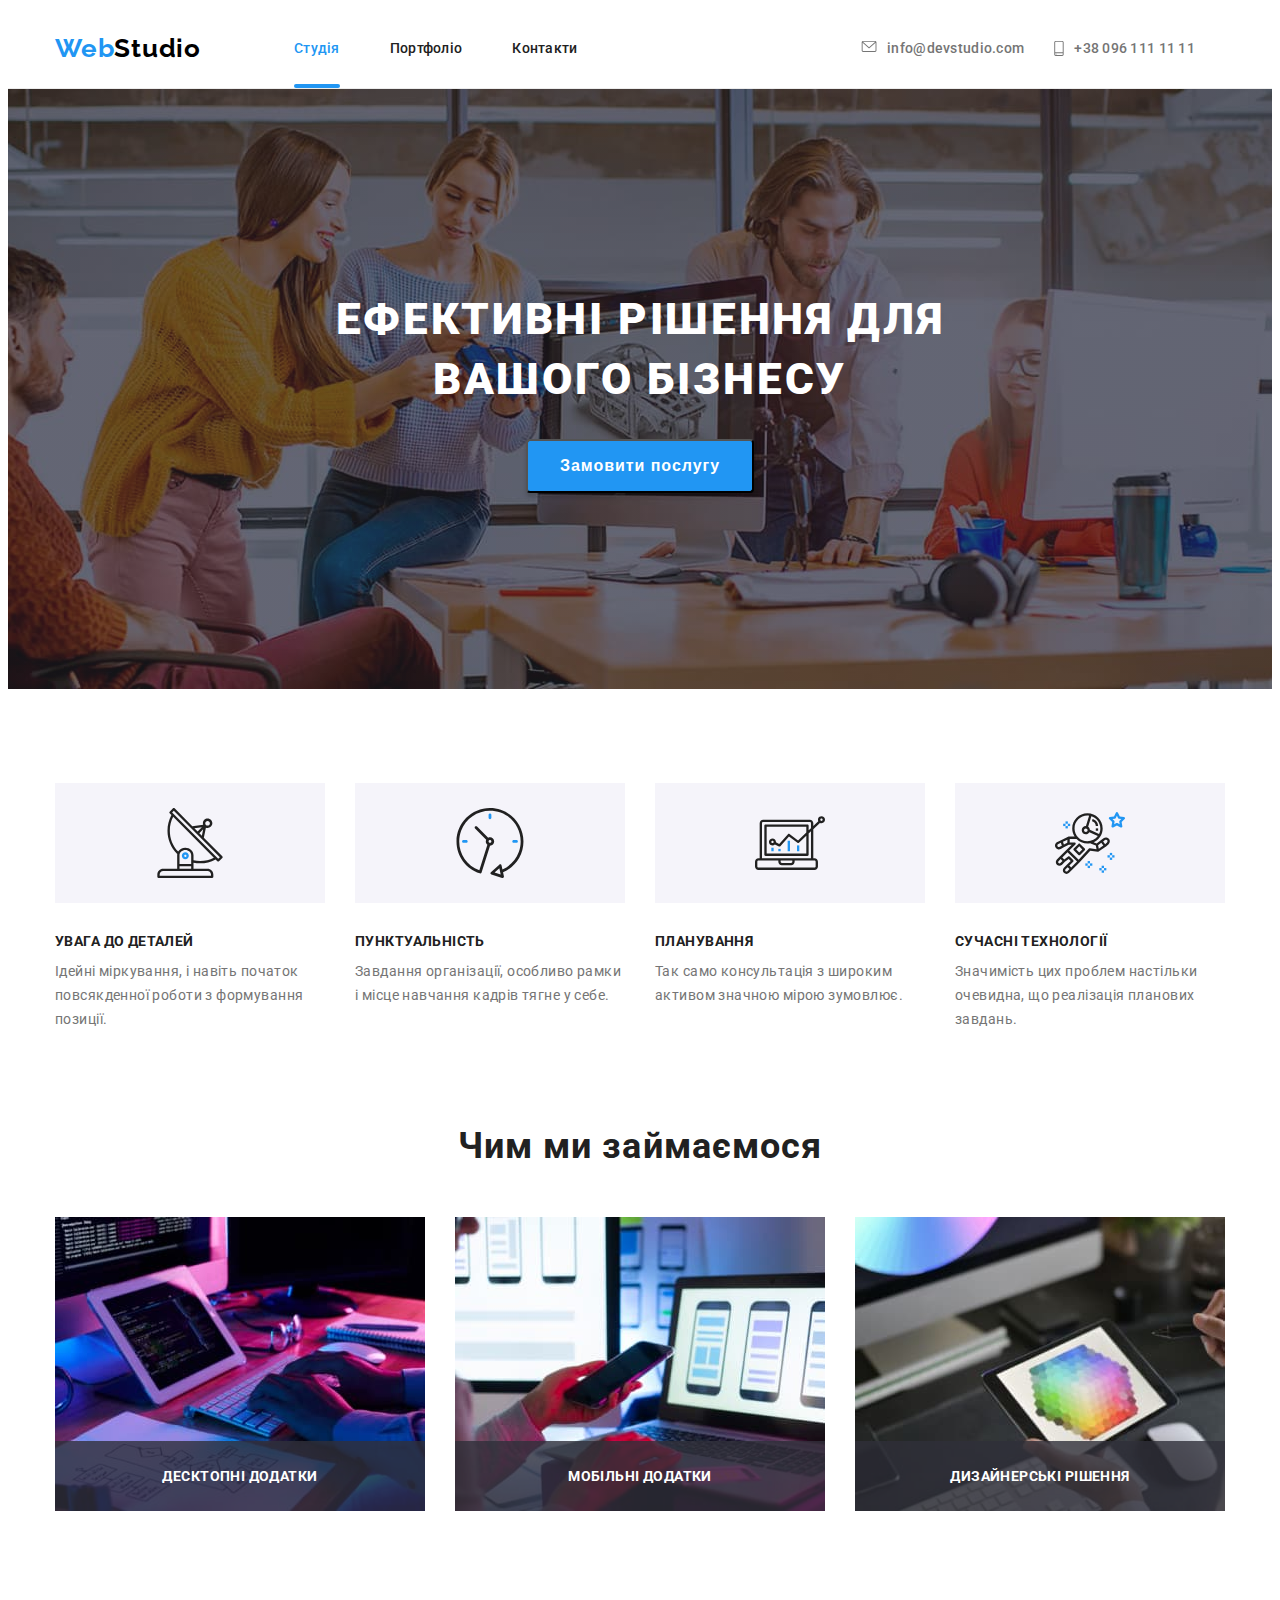
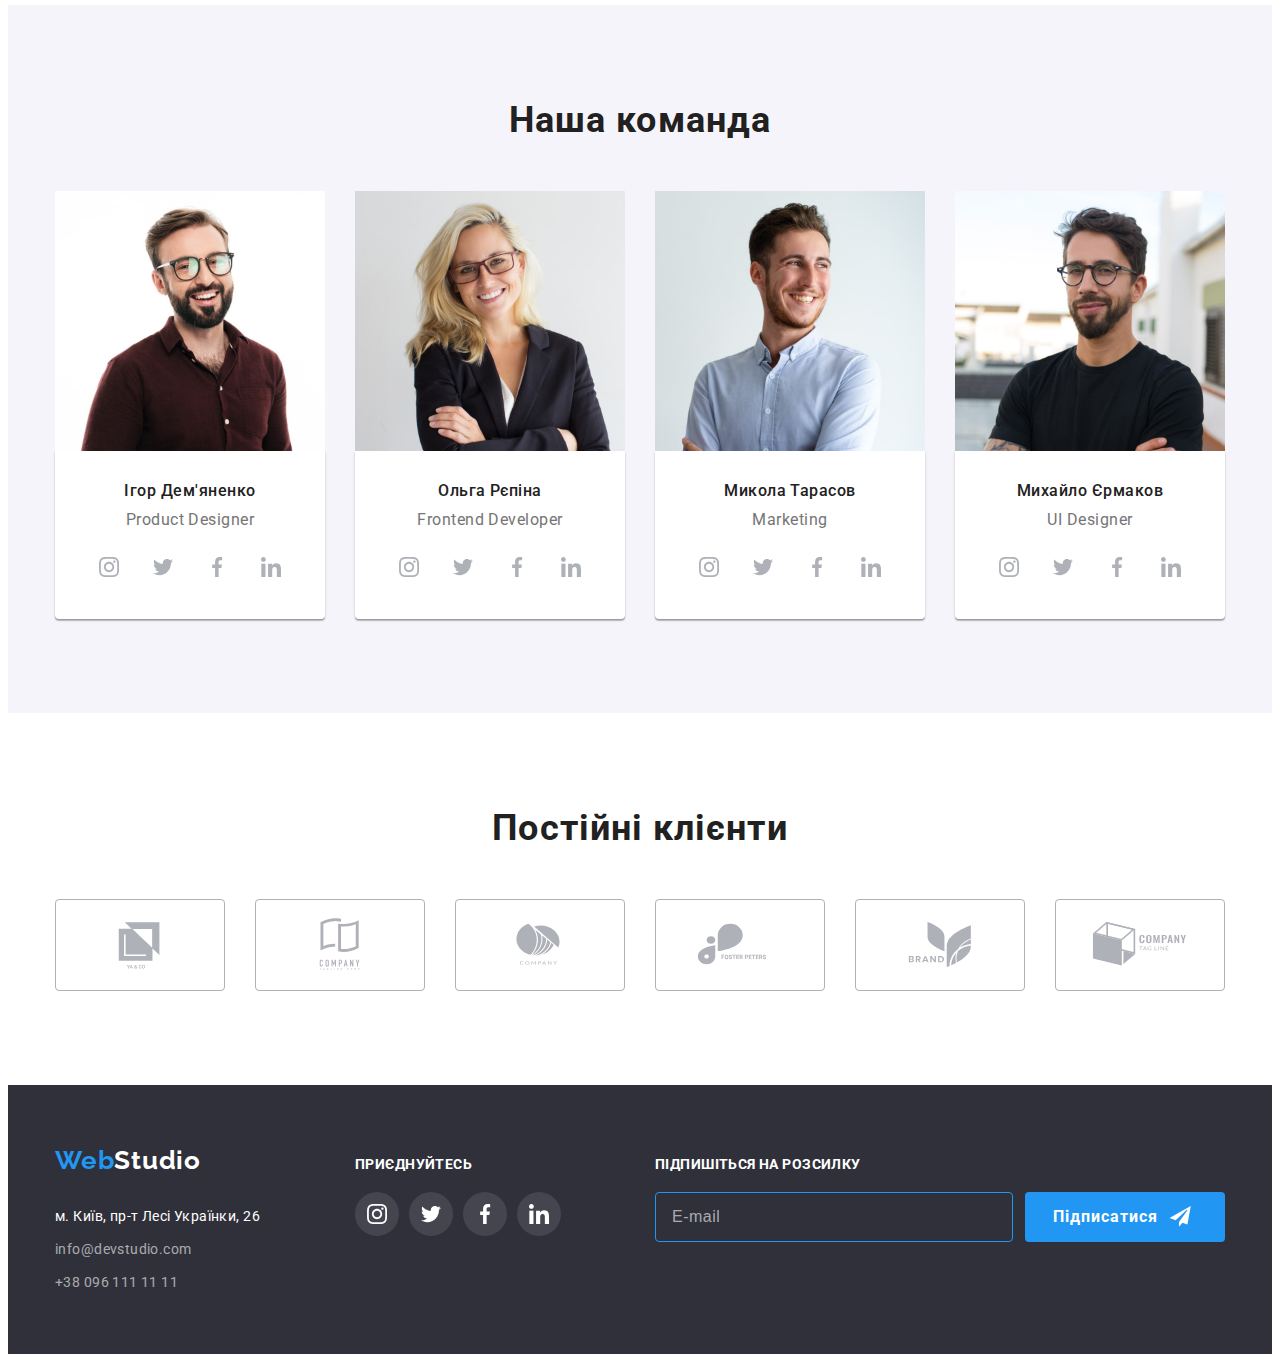
==== commit 5cfc6bf6: "БЕМ готовий" ====
--- a/index.html
+++ b/index.html
@@ -33,7 +33,7 @@
 <!-- site-nav -->
         <ul class="site-nav">
           <li class="site-nav__item">
-            <a href="./index.html" class="site-nav__link current">Студія</a>
+            <a href="./index.html" class="site-nav__link site-nav__link--current">Студія</a>
           </li>
           <li class="site-nav__item">
             <a href="./portofolio.html" class="site-nav__link">Портфоліо</a>
@@ -44,14 +44,14 @@
 <!-- contact-nav -->
         <ul class="contact-nav">
           <li class="contact-nav__item">
-            <a href="mailto:info@devstudio.com" class="contact-nav__link mail"
+            <a href="mailto:info@devstudio.com" class="contact-nav__link"
               ><svg class="contact-nav__icon" width="16" height="12">
                 <use href="./images/sprite.svg#envelope"></use></svg
               >info@devstudio.com</a
             >
           </li>
           <li class="contact-nav__item">
-            <a href="tel:+380961111111" class="contact-nav__link phone"
+            <a href="tel:+380961111111" class="contact-nav__link"
               ><svg class="contact-nav__icon" width="10" height="16">
                 <use href="./images/sprite.svg#smartphone"></use></svg
               >+38 096 111 11 11</a
@@ -430,56 +430,56 @@
     </main>
 
     <!-- Footer -->
-    <footer class="footer">
+    <footer class="page-footer">
       <div class="container">
-        <div class="footer__address">
+        <div class="page-footer__address">
           <a href="./index.html" class="logo"
             ><span class="logo__text-brand">Web</span
             ><span class="logo__text-white">Studio</span></a
           >
-          <address class="footer__address-link">
+          <address class="page-footer__address-link">
             <p>м. Київ, пр-т Лесі Українки, 26</p>
-            <ul class="footer-nav__list">
-              <li class="footer-nav__item">
-                <a href="mailto:info@devstudio.com" class="footer-nav__link"
+            <ul class="page-footer-nav__list">
+              <li class="page-footer-nav__item">
+                <a href="mailto:info@devstudio.com" class="page-footer-nav__link"
                   >info@devstudio.com</a
                 >
               </li>
-              <li class="footer-nav__item">
-                <a href="tel:+380961111111" class="footer-nav__link">+38 096 111 11 11</a>
+              <li class="page-footer-nav__item">
+                <a href="tel:+380961111111" class="page-footer-nav__link">+38 096 111 11 11</a>
               </li>
             </ul>
           </address>
         </div>
 
         <!-- Social link -->
-        <div class="footer-social-link">
-          <h3 class="footer-social-link__title">приєднуйтесь</h3>
-          <ul class="footer-social-link__list">
-            <li class="footer-social-link__item">
-              <a class="footer-social-link__link" href="">
-                <svg class="footer-social-link__icon" width="20" height="20">
+        <div class="page-footer-social-link">
+          <h3 class="page-footer-social-link__title">приєднуйтесь</h3>
+          <ul class="page-footer-social-link__list">
+            <li class="page-footer-social-link__item">
+              <a class="page-footer-social-link__link" href="">
+                <svg class="page-footer-social-link__icon" width="20" height="20">
                   <use href="./images/sprite.svg#instagram"></use>
                 </svg>
               </a>
             </li>
-            <li class="footer-social-link__item">
-              <a class="footer-social-link__link" href="">
-                <svg class="footer-social-link__icon" width="20" height="20">
+            <li class="page-footer-social-link__item">
+              <a class="page-footer-social-link__link" href="">
+                <svg class="page-footer-social-link__icon" width="20" height="20">
                   <use href="./images/sprite.svg#twitter"></use>
                 </svg>
               </a>
             </li>
-            <li class="footer-social-link__item">
-              <a class="footer-social-link__link" href="">
-                <svg class="footer-social-link__icon" width="20" height="20">
+            <li class="page-footer-social-link__item">
+              <a class="page-footer-social-link__link" href="">
+                <svg class="page-footer-social-link__icon" width="20" height="20">
                   <use href="./images/sprite.svg#facebook"></use>
                 </svg>
               </a>
             </li>
-            <li class="footer-social-link__item">
-              <a class="footer-social-link__link" href="">
-                <svg class="footer-social-link__icon" width="20" height="20">
+            <li class="page-footer-social-link__item">
+              <a class="page-footer-social-link__link" href="">
+                <svg class="page-footer-social-link__icon" width="20" height="20">
                   <use href="./images/sprite.svg#linkedin"></use>
                 </svg>
               </a>
@@ -488,16 +488,16 @@
         </div>
 
         <!-- Форма Підписатися -->
-        <div class="footer-submit">
-          <h3 class="footer-submit__title">Підпишіться на розсилку</h3>
-
-          <form class="footer-submit__form" autocomplete="off">
+        <div class="page-footer-submit">
+          <h3 class="page-footer-submit__title">Підпишіться на розсилку</h3>
+
+          <form class="page-footer-submit__form" autocomplete="off">
             <!-- <div class="form-fild-submit"> -->
-            <label class="footer-submit__label">
+            <label class="page-footer-submit__label">
               <input
                 type="email"
                 name="user-mail"
-                class="footer-submit__input"
+                class="page-footer-submit__input"
                 placeholder="E-mail"
                 autocomplete="on"
                 autofocus
--- a/css/styles.css
+++ b/css/styles.css
@@ -158,8 +158,27 @@
 .site-nav__link:focus {
   color: var(--brand-color);
 }
-.site-nav__link.current {
+.site-nav__link--current {
   color: var(--brand-color);
+}
+.site-nav__link--current {
+  position: relative;
+}
+.site-nav__link--current::after {
+  content: "";
+  position: absolute;
+
+  left: 0;
+  bottom: 0;
+
+  display: block;
+  width: 100%;
+  height: 4px;
+  background-color: var(--brand-color);
+  border-radius: 2px;
+
+  opacity: 1;
+  transition: opacity 1000ms var(--timing-function);
 }
 /* contact-nav */
 /* ul */
@@ -181,7 +200,7 @@
 .contact-nav__item + .item {
   margin-left: 50px;
 }
-
+/* a */
 .contact-nav__link {
   display: block;
   padding-top: 32px;
@@ -207,45 +226,24 @@
   fill: currentColor;
 }
 /* li */
-.item-mail {
+.contact-nav__link {
   display: flex;
   margin-right: 30px;
 }
-.item-phone {
-  display: flex;
+.contact-nav__link:not(:last-child) {
+  margin-right: 0;
 }
 /* .decor:hover, .decor:focus {
   fill: var(--brand-color);
 } */
 
-.link.mail,
+/* .link.mail,
 .link.phone {
   display: flex;
   align-items: center;
-}
+} */
 /* Підкреслення під час ховеру */
-.link.current {
-  position: relative;
-}
-.link.current::after {
-  content: "";
-  position: absolute;
-
-  left: 0;
-  bottom: 0;
-
-  display: block;
-  width: 100%;
-  height: 4px;
-  background-color: var(--brand-color);
-  border-radius: 2px;
-
-  opacity: 1;
-  transition: opacity 1000ms var(--timing-function);
-}
-/* .link.current:hover::after {
-  opacity: 1;
-} */
+
 
 
 /* Hero */
@@ -712,19 +710,19 @@
 }
 
 /* Footer */
-.footer .container {
+.page-footer .container {
   display: flex;
   align-items: baseline;
   flex-direction: row;
   justify-content: flex-start;
 }
-.footer {
+.page-footer {
   padding-top: 60px;
   padding-bottom: 60px;
   background-color: var(--background-color);
 }
 
-.footer__address {
+.page-footer__address {
   display: block;
   margin-top: 0;
   margin-left: 0;
@@ -742,7 +740,7 @@
 
 .address {
 }
-.footer__address-link {
+.page-footer__address-link {
   margin-top: 28px;
   /* margin-bottom: 9px; */
   color: var(--white);
@@ -753,7 +751,7 @@
   cursor: pointer;
 }
 
-.footer-nav__list {
+.page-footer-nav__list {
   margin-top: 9px;
   margin-bottom: 0;
   padding-top: 0;
@@ -764,24 +762,24 @@
 
   transition: color 250ms var(--timing-function);
 }
-.footer-nav__link {
+.page-footer-nav__link {
   color: rgba(255, 255, 255, 0.6);
 }
-.footer-nav__link:hover,
-.footer-nav__link:focus {
+.page-footer-nav__link:hover,
+.page-footer-nav__link:focus {
   color: var(--brand-color);
 }
-.footer-nav__item:not(:first-child) {
+.page-footer-nav__item:not(:first-child) {
   margin-top: 9px;
 }
 
 /* Social link list */
-.footer-social-link {
+.page-footer-social-link {
   display: block;
   width: 206px;
   margin-right: 94px;
 }
-.footer-social-link__title {
+.page-footer-social-link__title {
   margin-bottom: 20px;
   margin-top: 0;
   margin-left: 0;
@@ -793,7 +791,7 @@
   color: var(--white);
 }
 /* UL */
-.footer-social-link__list {
+.page-footer-social-link__list {
   display: flex;
   justify-content: center;
 }
@@ -807,15 +805,15 @@
 } */
 
 /* li */
-.footer-social-link__item {
+.page-footer-social-link__item {
   margin-right: 10px;
 }
-.footer-social-link__item:nth-child(4) {
+.page-footer-social-link__item:nth-child(4) {
   margin-right: 0;
 }
 
 /* a */
-.footer-social-link__link {
+.page-footer-social-link__link {
   display: flex;
   align-items: center;
   justify-content: center;
@@ -827,18 +825,18 @@
 
   transition: background-color 250ms var(--timing-function);
 }
-.footer-social-link__link:hover,
-.footer-social-link__link:focus {
+.page-footer-social-link__link:hover,
+.page-footer-social-link__link:focus {
   background-color: var(--brand-color);
 }
 
 /* Container SUBMIT */
-.footer-submit {
+.page-footer-submit {
   display: block;
   width: 570px;  
 }
 /* h3 */
-.footer-submit__title {
+.page-footer-submit__title {
   margin-bottom: 20px;
   margin-top: 0;
   margin-left: 0;
@@ -850,12 +848,12 @@
   color: var(--white);
 }
 /* form */
-.footer-submit__form {
+.page-footer-submit__form {
   display: flex;
   justify-content: space-between;
   margin: 0;
 }
-.footer-submit__label input {
+.page-footer-submit__label input {
   display: inline-block;
   margin: 0;
   margin-right: 12px;
@@ -868,12 +866,12 @@
   color: rgba(255, 255, 255, 0.6);
 }
 
-.footer-submit__input:hover,
-.footer-submit__input:focus {
+.page-footer-submit__input:hover,
+.page-footer-submit__input:focus {
   outline: none;
   border-color: var(--brand-color);
 }
-.footer-submit__label input::placeholder {
+.page-footer-submit__label input::placeholder {
   margin: 12px;
   padding: 0;
   width: 47px;
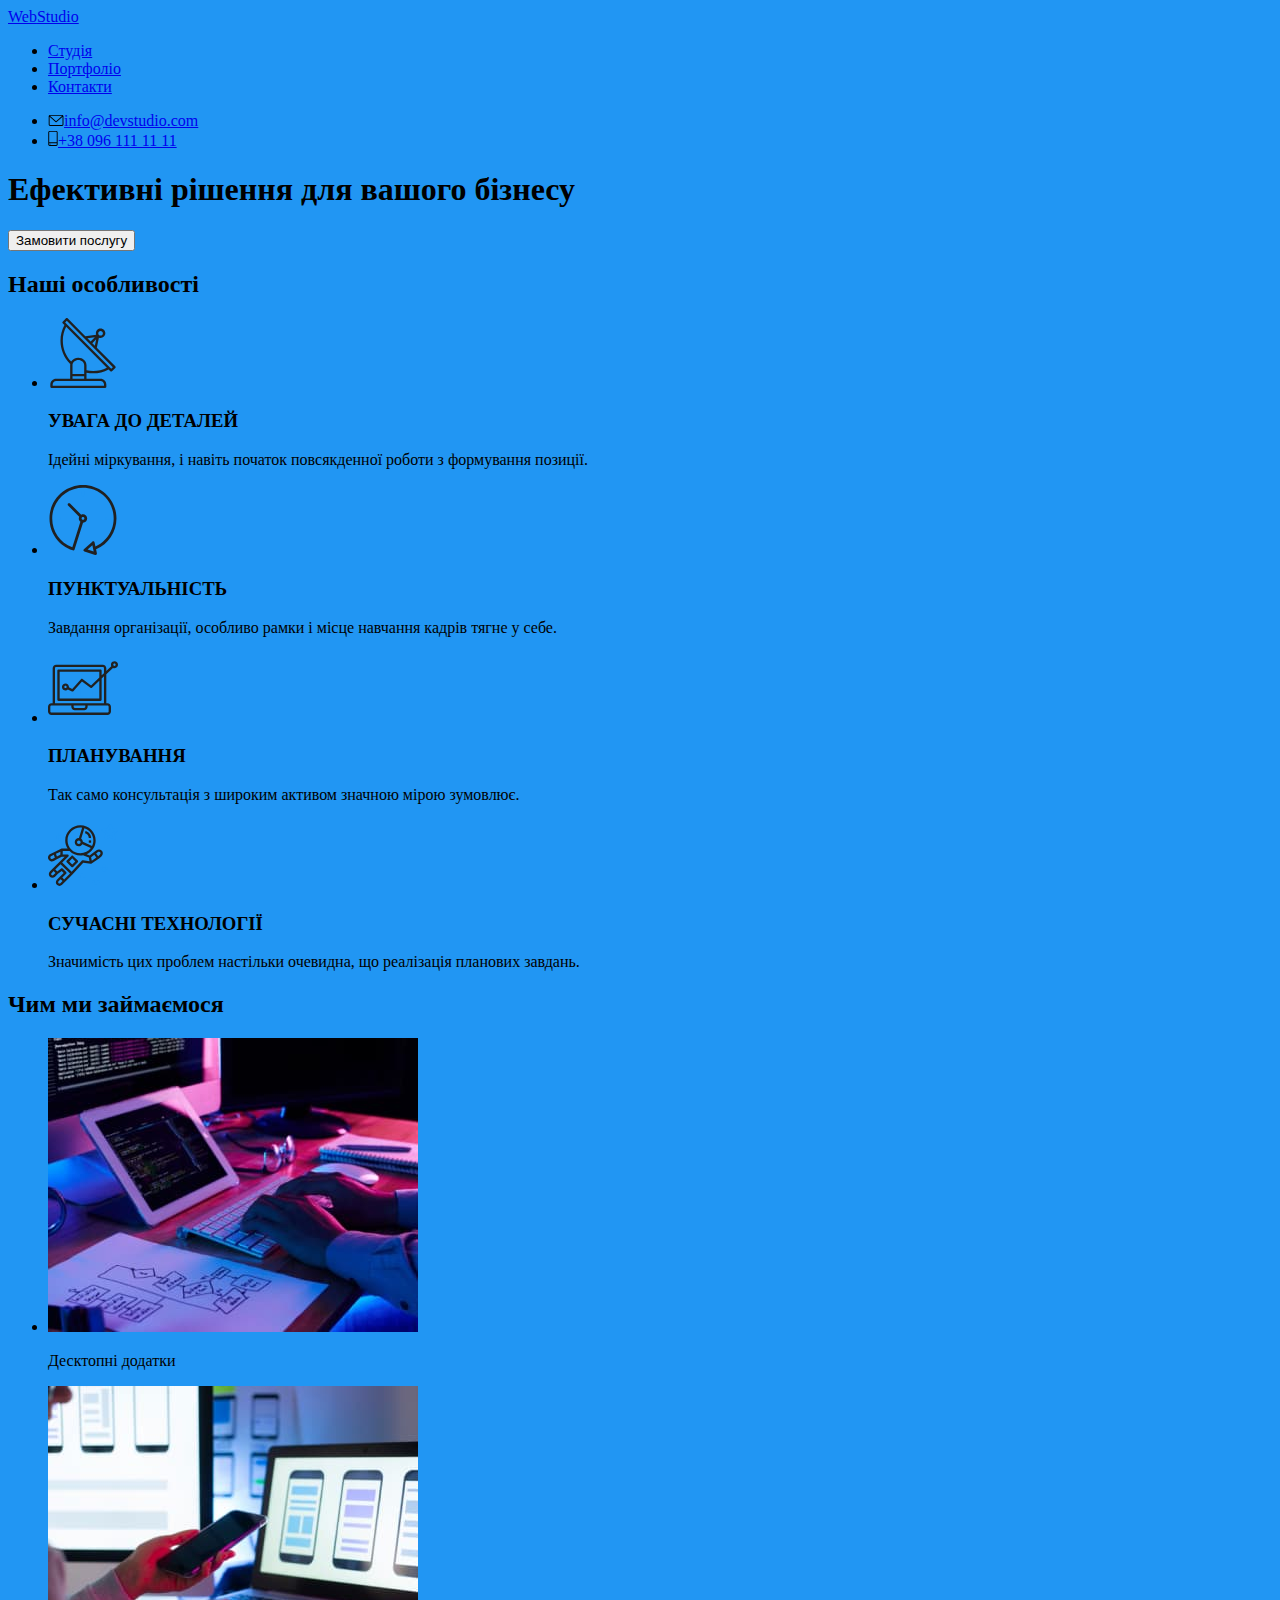
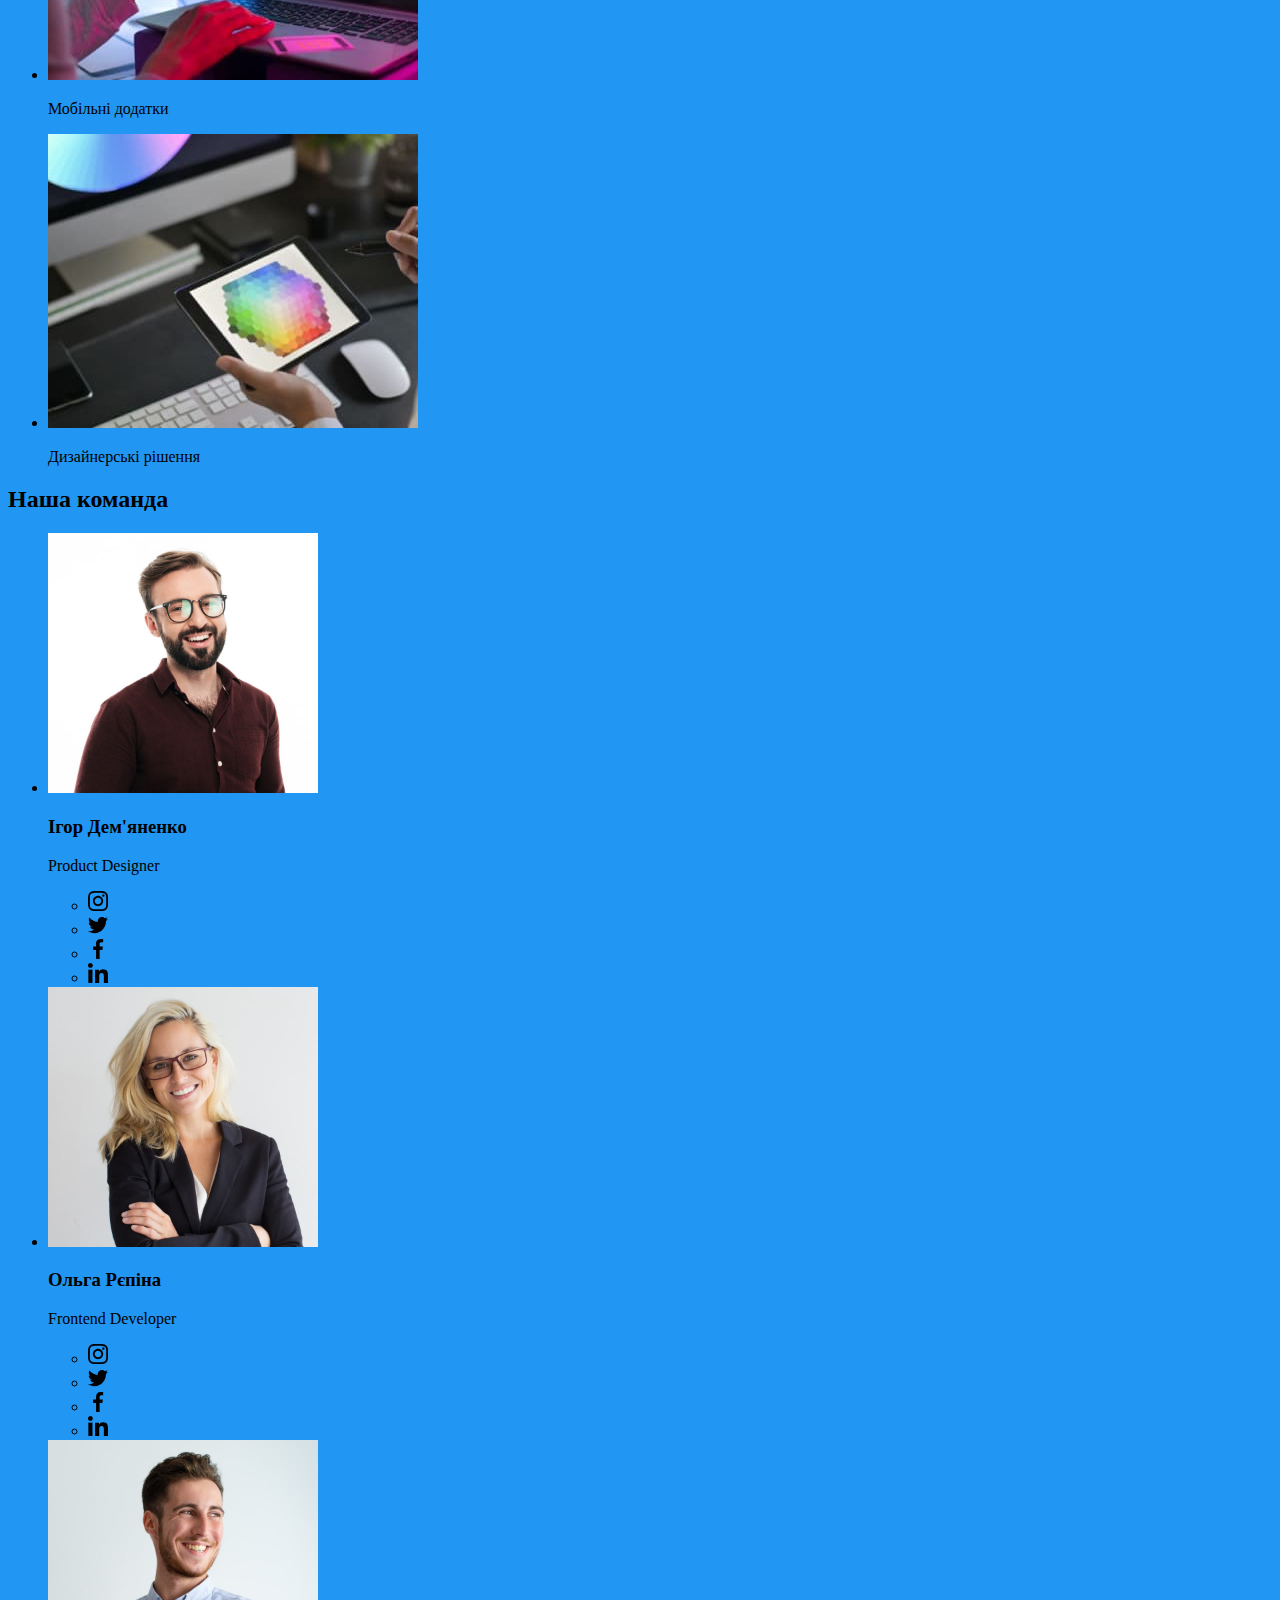
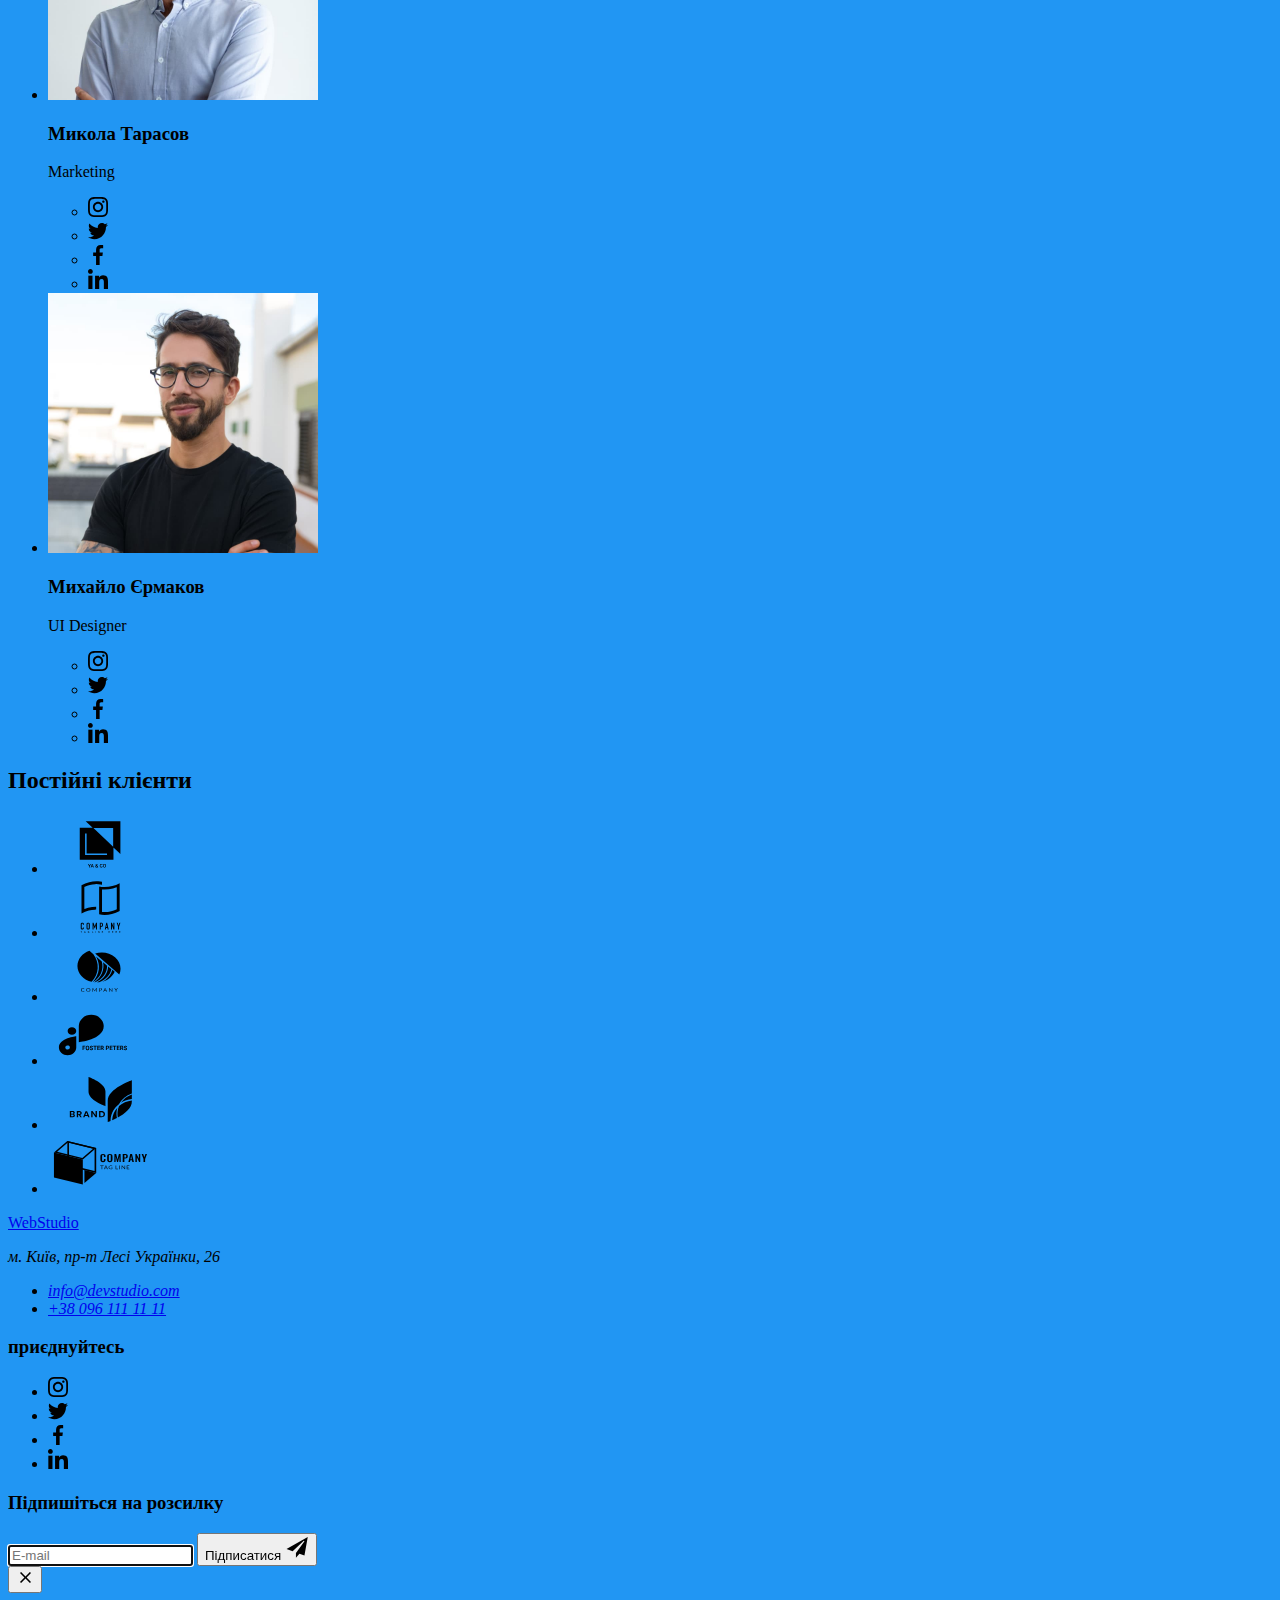
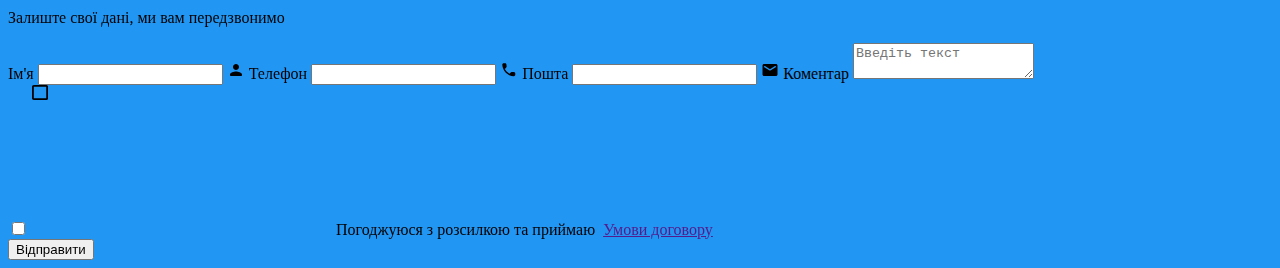
==== commit 78547b07: "пн" ====
--- a/index.html
+++ b/index.html
@@ -19,7 +19,7 @@
       crossorigin="anonymous"
       referrerpolicy="no-referrer"
     />
-    <link rel="stylesheet" href="./css/styles.css" />
+    <link rel="stylesheet" href="./css/main.min.css" />
   </head>
   <body>
 
--- a/css/main.min.css
+++ b/css/main.min.css
@@ -0,0 +1 @@
+body{background-color:#2196f3}/*# sourceMappingURL=main.min.css.map */